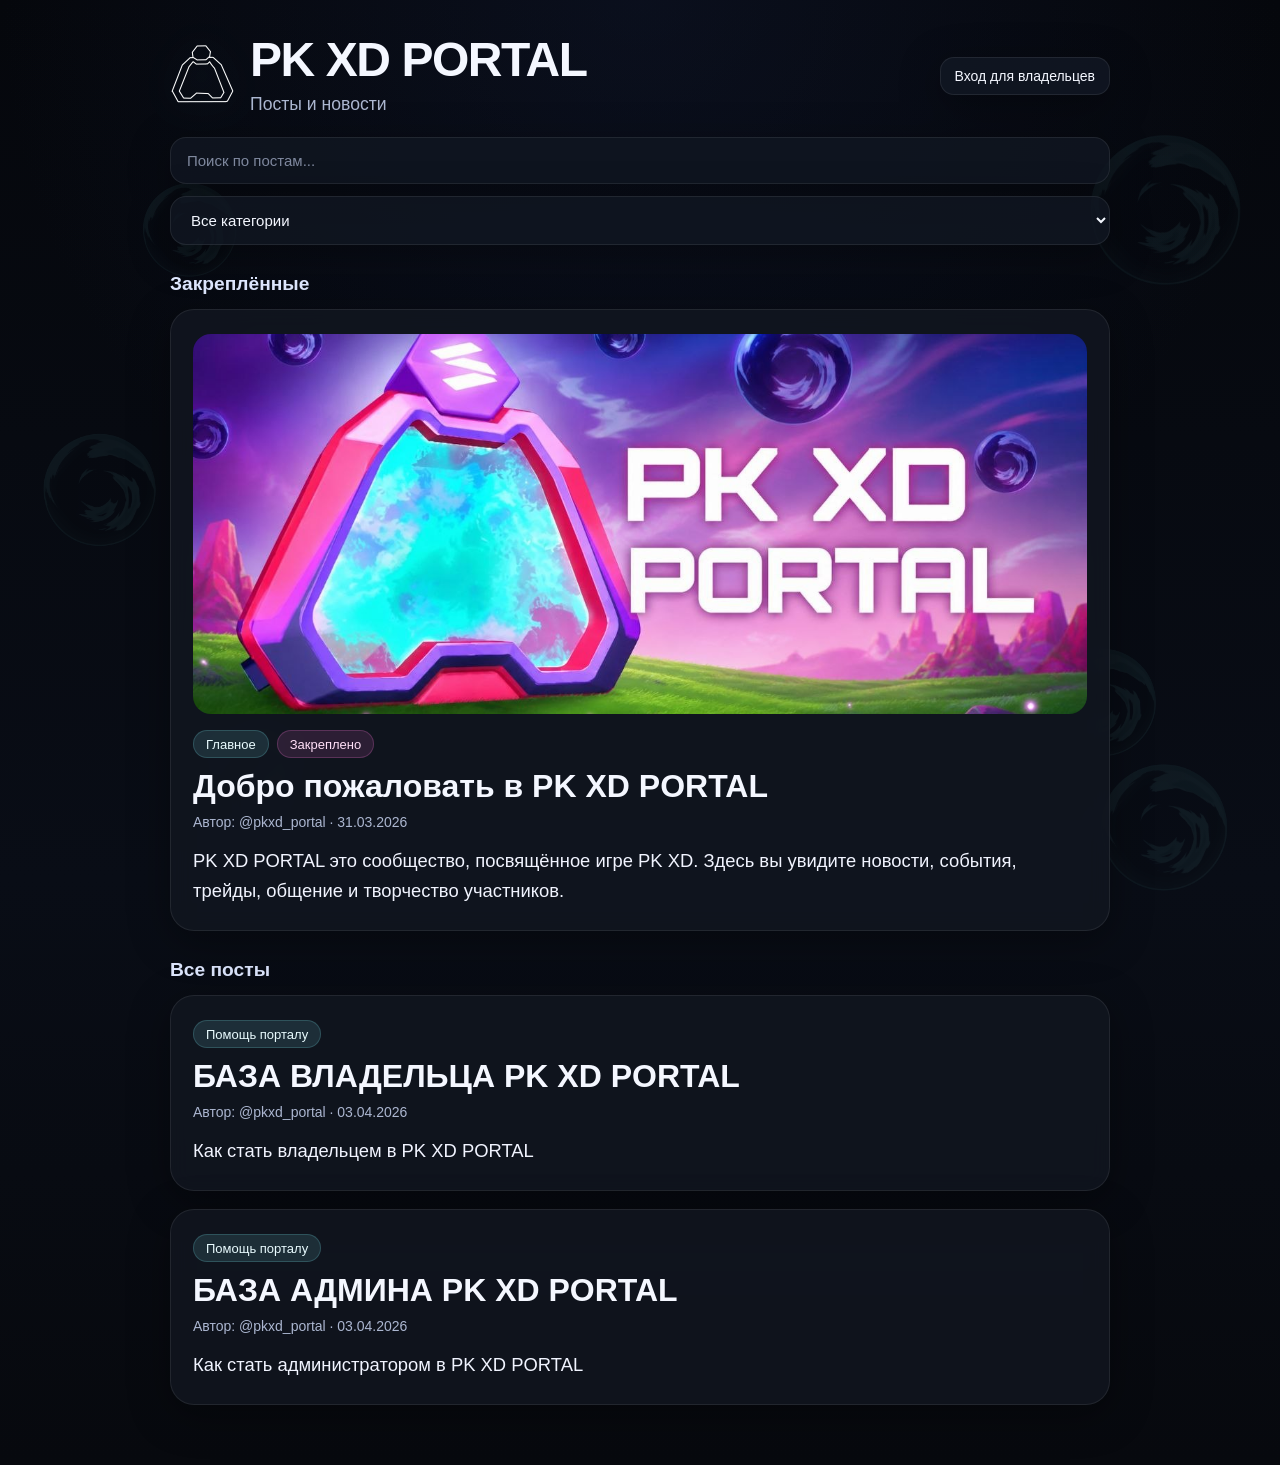
==== index.html @ 9c543985 "Remove GitHub login from portal UI; open all studios with a shared team password" ====
<!DOCTYPE html>
<html lang="ru">
<head>
  <meta charset="UTF-8" />
  <meta name="viewport" content="width=device-width, initial-scale=1.0" />

  <title>PK XD PORTAL — Новости, правила, сундуки и аватарки</title>
  <meta name="description" content="PK XD PORTAL: новости, посты, правила, конструктор сундуков и редактор аватарок." />

  <meta property="og:title" content="PK XD PORTAL — Все разделы" />
  <meta property="og:description" content="Новости, правила, конструктор сундуков и редактор аватарок PK XD PORTAL" />
  <meta property="og:type" content="website" />
  <meta property="og:url" content="https://pkxdportal.github.io/pkxdportal_studio/" />
  <meta property="og:image" content="https://pkxdportal.github.io/pkxdportal_studio/assets/portal-badge.png" />

  <link rel="stylesheet" href="style.css" />
</head>
<body>
  <div class="page-bg"></div>

  <div class="container">
    <header class="hero">
      <div class="hero-top">
        <div class="hero-title-wrap">
          <img
            src="assets/portal-badge.png"
            alt="Portal"
            class="hero-icon"
            onerror="this.onerror=null;this.style.display='none';"
          />
          <div>
            <h1>PK XD PORTAL</h1>
            <p class="subtitle">Посты и новости</p>
          </div>
        </div>

        <div class="owner-actions">
          <button id="editorAccessBtn" class="owner-btn" type="button" onclick="openEditorLogin()">Вход для владельцев</button>
          <button id="editorLogoutBtn" class="owner-btn hidden" type="button" onclick="lockEditors()">Выйти из редакторов</button>
        </div>
      </div>


      <nav class="portal-hub" aria-label="Инструменты владельца" hidden>
        <div class="portal-hub-heading">
          <div>
            <span class="portal-hub-eyebrow">УПРАВЛЕНИЕ</span>
            <h2>Инструменты владельца</h2>
            <p>Правила, сундуки и аватарки. Доступ по общему паролю.</p>
          </div>
          <span class="portal-hub-counter">03 ИНСТРУМЕНТА</span>
        </div>
        <div class="portal-hub-grid">
          <a class="portal-hub-card hub-rules" href="studio-app.html#rules">
            <span class="portal-hub-icon" aria-hidden="true">
              <svg viewBox="0 0 24 24" fill="none" stroke="currentColor" stroke-width="1.7" stroke-linecap="round" stroke-linejoin="round"><path d="M12 3 5 6v5c0 4.7 2.8 8.2 7 10 4.2-1.8 7-5.3 7-10V6l-7-3Z"/><path d="m9 12 2 2 4-4"/></svg>
            </span>
            <span class="portal-hub-copy"><strong>Студия правил</strong><small>Меняй карточки правил и сохраняй изображения.</small></span>
            <span class="portal-hub-cta">ОТКРЫТЬ <span aria-hidden="true">↗</span></span>
          </a>
          <a class="portal-hub-card hub-chests" href="studio-app.html#chests">
            <span class="portal-hub-icon" aria-hidden="true">
              <svg viewBox="0 0 24 24" fill="none" stroke="currentColor" stroke-width="1.7" stroke-linecap="round" stroke-linejoin="round"><path d="M4 9h16v11H4zM3 5h18v4H3zM9 9v3h6V9M12 12v8"/></svg>
            </span>
            <span class="portal-hub-copy"><strong>Конструктор сундуков</strong><small>Собирай шаблоны и серии карточек с фото.</small></span>
            <span class="portal-hub-cta">СОЗДАТЬ <span aria-hidden="true">↗</span></span>
          </a>
          <a class="portal-hub-card hub-avatars" href="studio-app.html#avatars">
            <span class="portal-hub-icon" aria-hidden="true">
              <svg viewBox="0 0 24 24" fill="none" stroke="currentColor" stroke-width="1.7" stroke-linecap="round" stroke-linejoin="round"><circle cx="12" cy="9" r="3.2"/><path d="M5.5 20c.8-4 3-6 6.5-6s5.7 2 6.5 6M18.5 3.5v3M17 5h3"/></svg>
            </span>
            <span class="portal-hub-copy"><strong>Редактор аватарок</strong><small>Фотографии, рамки, эффекты и текст.</small></span>
            <span class="portal-hub-cta">СОЗДАТЬ <span aria-hidden="true">↗</span></span>
          </a>
        </div>
      </nav>

      <div class="toolbar" id="posts">
        <input
          id="searchInput"
          type="text"
          placeholder="Поиск по постам..."
          class="search-input"
        />

        <select id="categoryFilter" class="filter-select">
          <option value="all">Все категории</option>
        </select>
      </div>
    </header>

    <main>
      <section id="pinnedSection" class="section hidden">
        <h2 class="section-title">Закреплённые</h2>
        <div id="pinnedList" class="post-list"></div>
      </section>

      <section class="section">
        <h2 class="section-title">Все посты</h2>
        <div id="postList" class="post-list"></div>
      </section>
    </main>
  </div>

  <div id="adminModal" class="modal-backdrop hidden">
    <div class="modal-card">
      <div class="modal-header">
        <h2 id="modalTitle">Новый пост</h2>
        <button class="modal-close" type="button" onclick="closeAdminModal()">✕</button>
      </div>

      <div class="modal-body">
        <input type="hidden" id="postMode" value="create" />
        <input type="hidden" id="postOriginalSlug" value="" />

        <label class="form-label">
          Slug
          <input id="postSlug" class="form-input" type="text" placeholder="dobro-pozhalovat-v-portal" />
        </label>

        <label class="form-label">
          Заголовок
          <input id="postTitle" class="form-input" type="text" placeholder="Заголовок поста" />
        </label>

        <label class="form-label">
          Краткое описание
          <input id="postDescription" class="form-input" type="text" placeholder="Краткий текст для карточки" />
        </label>

        <div class="form-grid">
          <label class="form-label">
            Категория
            <input id="postCategory" class="form-input" type="text" placeholder="Новости" />
          </label>

          <label class="form-label checkbox-label">
            <input id="postPinned" type="checkbox" />
            <span>Закрепить пост</span>
          </label>
        </div>

        <label class="form-label">
          Картинка поста
          <div class="image-tools">
            <input id="postImage" class="form-input" type="text" placeholder="assets/posts/..." readonly />
            <input id="imageUpload" type="file" accept="image/*" hidden />
            <button type="button" class="secondary-btn" onclick="document.getElementById('imageUpload').click()">Загрузить</button>
            <button type="button" class="secondary-btn" onclick="clearImage()">Убрать</button>
          </div>
        </label>

        <div id="imagePreviewWrap" class="image-preview-wrap hidden">
          <img id="imagePreview" class="image-preview" src="" alt="preview" />
        </div>

        <label class="form-label">
          Текст поста
          <textarea id="postContent" class="form-textarea" placeholder="Текст поста. Каждая новая строка станет отдельным абзацем."></textarea>
        </label>
      </div>

      <div class="modal-footer">
        <button type="button" class="secondary-btn" onclick="closeAdminModal()">Отмена</button>
        <button id="savePostBtn" type="button" class="primary-btn" onclick="savePostFromModal()">Сохранить</button>
      </div>
    </div>
  </div>

  <dialog id="editorAccessDialog" class="editor-auth-dialog" aria-labelledby="editorAccessTitle">
    <form id="editorAccessForm" onsubmit="submitEditorPassword(event)">
      <h2 id="editorAccessTitle">Вход в редакторы</h2>
      <p>Введи пароль команды. После входа откроются три редактора.</p>
      <label for="editorPassword">Пароль</label>
      <input id="editorPassword" type="password" placeholder="Пароль редакторов" autocomplete="off" required spellcheck="false" />
      <p id="editorAccessError" class="editor-auth-error" role="alert" aria-live="polite"></p>
      <div class="editor-auth-actions">
        <button class="owner-btn" type="button" onclick="closeEditorLogin()">Отмена</button>
        <button class="owner-btn editor-auth-submit" type="submit">Открыть редакторы</button>
      </div>
    </form>
  </dialog>

  <div id="adminMenu" class="admin-menu hidden"></div>

  <script src="editor-access.js"></script>

  <script>
    const REPO_OWNER = "pkxdportal";
    const REPO_NAME = "pkxdportal_studio";
    const DEFAULT_AUTHOR = "@pkxd_portal";
    const SITE_URL = "https://pkxdportal.github.io/pkxdportal_studio";

    let allPosts = [];
    let activeMenuSlug = null;
    let isSaving = false;

    function parseDate(dateStr) {
      if (!dateStr || typeof dateStr !== "string" || !dateStr.includes(".")) {
        return new Date(0);
      }

      const [d, m, y] = dateStr.split(".");
      return new Date(`${y}-${m}-${d}`);
    }

    function todayDate() {
      const now = new Date();
      const d = String(now.getDate()).padStart(2, "0");
      const m = String(now.getMonth() + 1).padStart(2, "0");
      const y = now.getFullYear();
      return `${d}.${m}.${y}`;
    }

    function sortPosts(posts) {
      return [...posts].sort((a, b) => {
        const aPinned = Boolean(a?.pinned);
        const bPinned = Boolean(b?.pinned);

        if (aPinned !== bPinned) {
          return bPinned - aPinned;
        }

        return parseDate(b?.date) - parseDate(a?.date);
      });
    }

    function escapeHtml(text) {
      return String(text ?? "")
        .replace(/&/g, "&amp;")
        .replace(/</g, "&lt;")
        .replace(/>/g, "&gt;");
    }

    function escapeAttr(text) {
      return String(text ?? "")
        .replace(/&/g, "&amp;")
        .replace(/"/g, "&quot;")
        .replace(/</g, "&lt;")
        .replace(/>/g, "&gt;");
    }

    function normalizePost(post) {
      return {
        title: post?.title || "Без названия",
        slug: post?.slug || "",
        date: post?.date || "",
        author: post?.author || DEFAULT_AUTHOR,
        description: post?.description || "",
        category: post?.category || "Общее",
        pinned: Boolean(post?.pinned),
        image: post?.image || ""
      };
    }

    function slugify(text) {
      return String(text || "post")
        .toLowerCase()
        .trim()
        .replace(/[^\p{L}\p{N}\s-]/gu, "")
        .replace(/\s+/g, "-")
        .replace(/-+/g, "-")
        .replace(/^-+|-+$/g, "") || "post";
    }

    function formatLineWithLinks(text) {
      let escaped = escapeHtml(text);

      escaped = escaped.replace(
        /(https?:\/\/[^\s<]+)/g,
        '<a href="$1" target="_blank" rel="noopener noreferrer">$1</a>'
      );

      escaped = escaped.replace(
        /(^|[\s>])(t\.me\/[^\s<]+)/g,
        '$1<a href="https://$2" target="_blank" rel="noopener noreferrer">$2</a>'
      );

      return escaped;
    }

    function buildParagraphs(content) {
      return String(content || "")
        .split("\n")
        .map(line => line.trim())
        .filter(Boolean)
        .map(line => `<p>${formatLineWithLinks(line)}</p>`)
        .join("");
    }

    function renderCard(post) {
      const safePost = normalizePost(post);
      const isAdminMode = document.body.classList.contains("admin");

      return `
        <div class="post-card">
          ${safePost.image ? `
            <a class="post-card-link" href="posts/${encodeURIComponent(safePost.slug)}.html">
              <img class="post-card-image" src="${escapeAttr(safePost.image)}" alt="${escapeAttr(safePost.title)}" onerror="this.onerror=null;this.src='assets/portal-badge.png';" />
            </a>
          ` : ""}

          <a class="post-card-link" href="posts/${encodeURIComponent(safePost.slug)}.html">
            <div class="post-card-top">
              <div class="tag-row">
                <span class="tag">${escapeHtml(safePost.category)}</span>
                ${safePost.pinned ? `<span class="tag pin-tag">Закреплено</span>` : ""}
              </div>
            </div>
            <h3>${escapeHtml(safePost.title)}</h3>
            <div class="meta">Автор: ${escapeHtml(safePost.author)} · ${escapeHtml(safePost.date)}</div>
            <p>${escapeHtml(safePost.description)}</p>
          </a>

          ${isAdminMode ? `
            <button
              class="post-more-btn"
              type="button"
              onclick="toggleAdminMenu(event, '${escapeAttr(safePost.slug)}')"
              aria-label="Открыть меню поста"
            >⋮</button>
          ` : ""}
        </div>
      `;
    }

    function renderPosts() {
      closeAdminMenu();

      const search = document.getElementById("searchInput").value.trim().toLowerCase();
      const category = document.getElementById("categoryFilter").value;

      const filtered = sortPosts(allPosts).filter((rawPost) => {
        const post = normalizePost(rawPost);

        const title = post.title.toLowerCase();
        const description = post.description.toLowerCase();
        const postCategory = post.category.toLowerCase();

        const matchSearch =
          title.includes(search) ||
          description.includes(search) ||
          postCategory.includes(search);

        const matchCategory =
          category === "all" || post.category === category;

        return matchSearch && matchCategory;
      });

      const pinned = filtered.filter(post => post.pinned);
      const regular = filtered.filter(post => !post.pinned);

      const pinnedSection = document.getElementById("pinnedSection");
      const pinnedList = document.getElementById("pinnedList");
      const postList = document.getElementById("postList");

      pinnedList.innerHTML = pinned.map(renderCard).join("");
      postList.innerHTML = regular.map(renderCard).join("");

      if (pinned.length > 0) {
        pinnedSection.classList.remove("hidden");
      } else {
        pinnedSection.classList.add("hidden");
      }

      if (regular.length === 0 && pinned.length === 0) {
        postList.innerHTML = `<div class="empty-state">Ничего не найдено.</div>`;
      }
    }

    function fillCategories(posts) {
      const select = document.getElementById("categoryFilter");
      select.innerHTML = `<option value="all">Все категории</option>`;

      const categories = [
        ...new Set(posts.map(post => normalizePost(post).category))
      ].sort((a, b) => a.localeCompare(b, "ru"));

      for (const cat of categories) {
        const option = document.createElement("option");
        option.value = cat;
        option.textContent = cat;
        select.appendChild(option);
      }
    }

    function updateEditorUI() {
      const allowed = window.PKXDEditorAccess.isUnlocked();
      document.body.classList.toggle("editor-unlocked", allowed);
      const hub = document.querySelector(".portal-hub");
      hub.hidden = !allowed;
      document.getElementById("editorAccessBtn").classList.toggle("hidden", allowed);
      document.getElementById("editorLogoutBtn").classList.toggle("hidden", !allowed);
      document.body.classList.remove("admin");
    }

    function openEditorLogin() {
      const dialog = document.getElementById("editorAccessDialog");
      if (window.PKXDEditorAccess.isUnlocked()) {
        updateEditorUI();
        return;
      }
      document.getElementById("editorPassword").value = "";
      document.getElementById("editorAccessError").textContent = "";
      if (!dialog.open) dialog.showModal();
      document.getElementById("editorPassword").focus();
    }

    function closeEditorLogin() {
      const dialog = document.getElementById("editorAccessDialog");
      if (dialog.open) dialog.close();
    }

    async function submitEditorPassword(event) {
      event.preventDefault();
      const field = document.getElementById("editorPassword");
      const error = document.getElementById("editorAccessError");
      const submit = event.currentTarget.querySelector('[type="submit"]');
      submit.disabled = true;
      error.textContent = "";
      try {
        const valid = await PKXDEditorAccess.unlock(field.value);
        if (!valid) {
          error.textContent = "Неверный пароль.";
          field.focus();
          field.select();
          return;
        }
        closeEditorLogin();
        updateEditorUI();
        document.querySelector(".portal-hub").scrollIntoView({behavior:"smooth",block:"start"});
      } catch (e) {
        error.textContent = "Ошибка входа. Обнови страницу.";
        console.error(e);
      } finally { submit.disabled = false; }
    }

    function lockEditors() {
      window.PKXDEditorAccess.lock();
      updateEditorUI();
    }

    // Public posts remain read-only. Owner work on the three visual editors
    // does not require a GitHub account or GitHub token.
    function isAdmin() { return false; }

    function getToken() {
      return localStorage.getItem("gh_token") || "";
    }

    async function ghFetch(url, options = {}) {
      const token = getToken();

      if (!token) {
        throw new Error("Нет GitHub токена. Войди заново.");
      }

      return await fetch(url, {
        ...options,
        headers: {
          "Authorization": `Bearer ${token}`,
          "Accept": "application/vnd.github+json",
          ...(options.headers || {})
        }
      });
    }

    function encodeBase64Unicode(str) {
      return btoa(unescape(encodeURIComponent(str)));
    }

    function decodeBase64Unicode(str) {
      return decodeURIComponent(escape(atob(str)));
    }

    async function getRepoFile(path) {
      const url = `https://api.github.com/repos/${REPO_OWNER}/${REPO_NAME}/contents/${path}`;
      const response = await ghFetch(url);

      if (response.status === 404) {
        return null;
      }

      if (!response.ok) {
        throw new Error(`Ошибка чтения ${path}: HTTP ${response.status}`);
      }

      return await response.json();
    }

    async function putRepoFile(path, content, message, sha = null) {
      const url = `https://api.github.com/repos/${REPO_OWNER}/${REPO_NAME}/contents/${path}`;
      const body = {
        message,
        content: encodeBase64Unicode(content)
      };

      if (sha) {
        body.sha = sha;
      }

      const response = await ghFetch(url, {
        method: "PUT",
        headers: {
          "Content-Type": "application/json"
        },
        body: JSON.stringify(body)
      });

      if (!response.ok) {
        const text = await response.text();
        throw new Error(`Ошибка записи ${path}: HTTP ${response.status}\n${text}`);
      }

      return await response.json();
    }

    async function putRepoBinaryFile(path, base64Content, message, sha = null) {
      const url = `https://api.github.com/repos/${REPO_OWNER}/${REPO_NAME}/contents/${path}`;
      const body = {
        message,
        content: base64Content
      };

      if (sha) {
        body.sha = sha;
      }

      const response = await ghFetch(url, {
        method: "PUT",
        headers: {
          "Content-Type": "application/json"
        },
        body: JSON.stringify(body)
      });

      if (!response.ok) {
        const text = await response.text();
        throw new Error(`Ошибка загрузки файла ${path}: HTTP ${response.status}\n${text}`);
      }

      return await response.json();
    }

    async function deleteRepoFile(path, message, sha) {
      const url = `https://api.github.com/repos/${REPO_OWNER}/${REPO_NAME}/contents/${path}`;

      const response = await ghFetch(url, {
        method: "DELETE",
        headers: {
          "Content-Type": "application/json"
        },
        body: JSON.stringify({
          message,
          sha
        })
      });

      if (!response.ok) {
        const text = await response.text();
        throw new Error(`Ошибка удаления ${path}: HTTP ${response.status}\n${text}`);
      }

      return await response.json();
    }

    async function loadPostsJsonFromRepo() {
      const file = await getRepoFile("posts.json");
      if (!file) {
        throw new Error("posts.json не найден");
      }

      const json = decodeBase64Unicode(file.content.replace(/\n/g, ""));
      return {
        data: JSON.parse(json),
        sha: file.sha
      };
    }

    async function loadPostHtmlContent(slug) {
      const response = await fetch(`posts/${encodeURIComponent(slug)}.html?t=${Date.now()}`, {
        cache: "no-store"
      });

      if (!response.ok) {
        return {
          content: "",
          image: ""
        };
      }

      const html = await response.text();
      const doc = new DOMParser().parseFromString(html, "text/html");

      const paragraphs = [...doc.querySelectorAll(".post-content p")]
        .map(p => p.textContent.trim())
        .filter(Boolean);

      const imageEl = doc.querySelector(".post-cover img");
      const image = imageEl ? imageEl.getAttribute("src").replace("../", "") : "";

      return {
        content: paragraphs.join("\n"),
        image
      };
    }

    function buildPostHtml(post) {
      const title = post.title || "Без названия";
      const description = post.description || "";
      const slug = post.slug;
      const category = post.category || "Общее";
      const pinned = Boolean(post.pinned);
      const date = post.date || todayDate();
      const image = post.image || "";
      const content = post.content || "";

      return `<!DOCTYPE html>
<html lang="ru">
<head>
  <meta charset="UTF-8" />
  <meta name="viewport" content="width=device-width, initial-scale=1.0" />
  <title>${escapeHtml(title)}</title>
  <meta name="description" content="${escapeAttr(description)}" />
  <meta property="og:title" content="${escapeAttr(title)}" />
  <meta property="og:description" content="${escapeAttr(description)}" />
  <meta property="og:type" content="article" />
  <meta property="og:url" content="${SITE_URL}/posts/${encodeURIComponent(slug)}.html" />
  <meta property="og:image" content="${image ? `${SITE_URL}/${image}` : `${SITE_URL}/assets/portal-badge.png`}" />
  <link rel="stylesheet" href="../style.css" />
</head>
<body>
  <div class="page-bg"></div>

  <div class="post-page-wrap">
    <div class="post-page">
      <a class="back-link" href="../index.html">← Назад</a>

      <div class="tag-row">
        <span class="tag">${escapeHtml(category)}</span>
        ${pinned ? `<span class="tag pin-tag">Закреплено</span>` : ""}
      </div>

      ${image ? `
        <div class="post-cover">
          <img src="../${escapeAttr(image)}" alt="${escapeAttr(title)}" />
        </div>
      ` : ""}

      <h1>${escapeHtml(title)}</h1>
      <div class="meta">Автор: ${escapeHtml(DEFAULT_AUTHOR)} · ${escapeHtml(date)}</div>

      <div class="post-content">
        ${buildParagraphs(content)}
      </div>

      <div class="post-actions">
        <button class="action-btn" id="likeBtn">❤️ Нравится</button>
        <button class="action-btn" id="copyBtn">🔗 Копировать ссылку</button>
        <span class="like-count" id="likeCount">Лайков: 0</span>
      </div>
    </div>
  </div>

  <script>
    const slug = ${JSON.stringify(slug)};
    const likeKey = "likes_" + slug;
    const likedKey = "liked_" + slug;

    const countEl = document.getElementById("likeCount");
    const likeBtn = document.getElementById("likeBtn");
    const copyBtn = document.getElementById("copyBtn");

    function refreshLikes() {
      const count = parseInt(localStorage.getItem(likeKey) || "0", 10);
      const liked = localStorage.getItem(likedKey) === "1";
      countEl.textContent = "Лайков: " + count;
      likeBtn.textContent = liked ? "💖 Лайк поставлен" : "❤️ Нравится";
    }

    likeBtn.addEventListener("click", () => {
      const liked = localStorage.getItem(likedKey) === "1";
      let count = parseInt(localStorage.getItem(likeKey) || "0", 10);

      if (liked) {
        count = Math.max(0, count - 1);
        localStorage.setItem(likedKey, "0");
      } else {
        count += 1;
        localStorage.setItem(likedKey, "1");
      }

      localStorage.setItem(likeKey, String(count));
      refreshLikes();
    });

    copyBtn.addEventListener("click", async () => {
      try {
        await navigator.clipboard.writeText(window.location.href);
        copyBtn.textContent = "✅ Ссылка скопирована";
        setTimeout(() => {
          copyBtn.textContent = "🔗 Копировать ссылку";
        }, 1800);
      } catch (e) {
        alert("Не удалось скопировать ссылку");
      }
    });

    refreshLikes();
  <\/script>
</body>
</html>`;
    }

    function closeAdminMenu() {
      const menu = document.getElementById("adminMenu");
      menu.classList.add("hidden");
      menu.innerHTML = "";
      activeMenuSlug = null;
    }

    function toggleAdminMenu(event, slug) {
      event.preventDefault();
      event.stopPropagation();

      const menu = document.getElementById("adminMenu");

      if (activeMenuSlug === slug && !menu.classList.contains("hidden")) {
        closeAdminMenu();
        return;
      }

      const post = allPosts.find(item => normalizePost(item).slug === slug);
      if (!post) return;

      const safePost = normalizePost(post);

      menu.innerHTML = `
        <button type="button" onclick="editPost('${escapeAttr(safePost.slug)}')">Редактировать</button>
        <button type="button" onclick="togglePinPost('${escapeAttr(safePost.slug)}')">${safePost.pinned ? "Открепить" : "Закрепить"}</button>
        <button type="button" class="danger-btn" onclick="deletePost('${escapeAttr(safePost.slug)}')">Удалить</button>
      `;

      const rect = event.currentTarget.getBoundingClientRect();
      menu.style.top = `${window.scrollY + rect.bottom + 8}px`;
      menu.style.left = `${window.scrollX + rect.right - 180}px`;
      menu.classList.remove("hidden");

      activeMenuSlug = slug;
    }

    async function togglePinPost(slug) {
      closeAdminMenu();

      const post = allPosts.find(item => normalizePost(item).slug === slug);
      if (!post) return;

      const safePost = normalizePost(post);
      const htmlData = await loadPostHtmlContent(slug);

      await savePostData({
        ...safePost,
        content: htmlData.content,
        image: safePost.image || htmlData.image,
        pinned: !safePost.pinned
      }, slug);
    }

    function openCreateModal() {
      if (!isAdmin()) return;

      document.getElementById("modalTitle").textContent = "Новый пост";
      document.getElementById("postMode").value = "create";
      document.getElementById("postOriginalSlug").value = "";
      document.getElementById("postSlug").value = "";
      document.getElementById("postTitle").value = "";
      document.getElementById("postDescription").value = "";
      document.getElementById("postCategory").value = "Общее";
      document.getElementById("postPinned").checked = false;
      document.getElementById("postImage").value = "";
      document.getElementById("postContent").value = "";
      document.getElementById("imageUpload").value = "";
      updateImagePreview("");
      document.getElementById("adminModal").classList.remove("hidden");
    }

    async function editPost(slug) {
      closeAdminMenu();

      const post = allPosts.find(item => normalizePost(item).slug === slug);
      if (!post) return;

      const safePost = normalizePost(post);
      const htmlData = await loadPostHtmlContent(slug);

      document.getElementById("modalTitle").textContent = "Редактировать пост";
      document.getElementById("postMode").value = "edit";
      document.getElementById("postOriginalSlug").value = safePost.slug;
      document.getElementById("postSlug").value = safePost.slug;
      document.getElementById("postTitle").value = safePost.title;
      document.getElementById("postDescription").value = safePost.description;
      document.getElementById("postCategory").value = safePost.category;
      document.getElementById("postPinned").checked = safePost.pinned;
      document.getElementById("postImage").value = safePost.image || htmlData.image || "";
      document.getElementById("postContent").value = htmlData.content || "";
      document.getElementById("imageUpload").value = "";
      updateImagePreview(document.getElementById("postImage").value);
      document.getElementById("adminModal").classList.remove("hidden");
    }

    function closeAdminModal() {
      document.getElementById("adminModal").classList.add("hidden");
    }

    function clearImage() {
      document.getElementById("postImage").value = "";
      document.getElementById("imageUpload").value = "";
      updateImagePreview("");
    }

    function updateImagePreview(src) {
      const wrap = document.getElementById("imagePreviewWrap");
      const img = document.getElementById("imagePreview");

      if (src) {
        img.src = src;
        wrap.classList.remove("hidden");
      } else {
        img.src = "";
        wrap.classList.add("hidden");
      }
    }

    document.addEventListener("click", (event) => {
      const menu = document.getElementById("adminMenu");
      if (!menu.contains(event.target) && !event.target.classList.contains("post-more-btn")) {
        closeAdminMenu();
      }
    });

    document.getElementById("imageUpload").addEventListener("change", async (event) => {
      const file = event.target.files?.[0];
      if (!file) return;

      if (!isAdmin()) {
        alert("Нет доступа.");
        return;
      }

      try {
        const uploadedPath = await uploadImageToRepo(file);
        document.getElementById("postImage").value = uploadedPath;
        updateImagePreview(uploadedPath);
      } catch (error) {
        alert(error.message);
      }
    });

    async function uploadImageToRepo(file) {
      const ext = file.name.includes(".") ? file.name.split(".").pop().toLowerCase() : "png";
      const filename = `${Date.now()}-${slugify(file.name.replace(/\.[^.]+$/, ""))}.${ext}`;
      const path = `assets/posts/${filename}`;

      const base64Content = await fileToBase64(file);

      await putRepoBinaryFile(
        path,
        base64Content,
        `Upload image: ${filename}`
      );

      return path;
    }

    function fileToBase64(file) {
      return new Promise((resolve, reject) => {
        const reader = new FileReader();

        reader.onload = () => {
          const result = String(reader.result || "");
          const base64 = result.split(",")[1] || "";
          resolve(base64);
        };

        reader.onerror = () => reject(new Error("Не удалось прочитать файл."));
        reader.readAsDataURL(file);
      });
    }

    async function savePostFromModal() {
      if (isSaving) return;
      if (!isAdmin()) {
        alert("Нет доступа.");
        return;
      }

      const mode = document.getElementById("postMode").value;
      const originalSlug = document.getElementById("postOriginalSlug").value.trim();
      const slugInput = document.getElementById("postSlug").value.trim();
      const title = document.getElementById("postTitle").value.trim();
      const description = document.getElementById("postDescription").value.trim();
      const category = document.getElementById("postCategory").value.trim() || "Общее";
      const pinned = document.getElementById("postPinned").checked;
      const image = document.getElementById("postImage").value.trim();
      const content = document.getElementById("postContent").value.trim();

      if (!title) {
        alert("Нужен заголовок.");
        return;
      }

      const slug = slugInput || slugify(title);

      if (!slug) {
        alert("Не удалось сформировать slug.");
        return;
      }

      isSaving = true;
      document.getElementById("savePostBtn").disabled = true;
      document.getElementById("savePostBtn").textContent = "Сохранение...";

      try {
        await savePostData({
          title,
          slug,
          date: mode === "edit"
            ? (allPosts.find(p => normalizePost(p).slug === originalSlug)?.date || todayDate())
            : todayDate(),
          author: DEFAULT_AUTHOR,
          description: description || firstDescriptionLine(content),
          category,
          pinned,
          image,
          content
        }, mode === "edit" ? originalSlug : null);

        closeAdminModal();
      } catch (error) {
        alert(error.message);
      } finally {
        isSaving = false;
        document.getElementById("savePostBtn").disabled = false;
        document.getElementById("savePostBtn").textContent = "Сохранить";
      }
    }

    function firstDescriptionLine(content) {
      const line = String(content || "")
        .split("\n")
        .map(item => item.trim())
        .find(Boolean);

      return line ? line.slice(0, 160) : "";
    }

    async function savePostData(postData, originalSlug = null) {
      const postsFile = await loadPostsJsonFromRepo();
      let posts = Array.isArray(postsFile.data) ? postsFile.data.map(normalizePost) : [];

      const existingByNewSlug = posts.find(item => item.slug === postData.slug);
      if (existingByNewSlug && (!originalSlug || existingByNewSlug.slug !== originalSlug)) {
        throw new Error("Пост с таким slug уже существует.");
      }

      const oldSlug = originalSlug || postData.slug;
      const oldPostHtmlFile = await getRepoFile(`posts/${oldSlug}.html`);

      if (originalSlug && originalSlug !== postData.slug && oldPostHtmlFile) {
        await deleteRepoFile(
          `posts/${oldSlug}.html`,
          `Delete old slug html: ${oldSlug}`,
          oldPostHtmlFile.sha
        );
      }

      const htmlPath = `posts/${postData.slug}.html`;
      const existingHtml = await getRepoFile(htmlPath);

      const html = buildPostHtml(postData);

      await putRepoFile(
        htmlPath,
        html,
        `${originalSlug ? "Update" : "Create"} post: ${postData.slug}`,
        existingHtml ? existingHtml.sha : null
      );

      const normalized = normalizePost(postData);

      posts = posts.filter(item => item.slug !== oldSlug);
      posts.push(normalized);

      await putRepoFile(
        "posts.json",
        JSON.stringify(sortPosts(posts), null, 2),
        `${originalSlug ? "Update" : "Create"} posts.json: ${postData.slug}`,
        postsFile.sha
      );

      allPosts = sortPosts(posts);
      fillCategories(allPosts);
      renderPosts();
    }

    async function deletePost(slug) {
      closeAdminMenu();

      if (!isAdmin()) {
        alert("Нет доступа.");
        return;
      }

      if (!confirm(`Удалить пост "${slug}"?`)) {
        return;
      }

      const postsFile = await loadPostsJsonFromRepo();
      const htmlFile = await getRepoFile(`posts/${slug}.html`);

      if (htmlFile) {
        await deleteRepoFile(
          `posts/${slug}.html`,
          `Delete post: ${slug}`,
          htmlFile.sha
        );
      }

      const nextPosts = postsFile.data
        .map(normalizePost)
        .filter(item => item.slug !== slug);

      await putRepoFile(
        "posts.json",
        JSON.stringify(sortPosts(nextPosts), null, 2),
        `Delete post from posts.json: ${slug}`,
        postsFile.sha
      );

      allPosts = sortPosts(nextPosts);
      fillCategories(allPosts);
      renderPosts();
    }

    async function loadPosts() {
      try {
        const response = await fetch(`posts.json?t=${Date.now()}`, {
          method: "GET",
          cache: "no-store",
          headers: {
            "Cache-Control": "no-cache"
          }
        });

        if (!response.ok) {
          throw new Error(`HTTP ${response.status}`);
        }

        const data = await response.json();

        if (!Array.isArray(data)) {
          throw new Error("posts.json должен быть массивом");
        }

        allPosts = data.map(normalizePost);

        fillCategories(allPosts);
        renderPosts();
      } catch (e) {
        document.getElementById("pinnedSection").classList.add("hidden");
        document.getElementById("postList").innerHTML =
          `<div class="empty-state">Не удалось загрузить посты.</div>`;
        console.error("Ошибка загрузки posts.json:", e);
      }
    }

    document.getElementById("searchInput").addEventListener("input", renderPosts);
    document.getElementById("categoryFilter").addEventListener("change", renderPosts);

    updateEditorUI();
    window.addEventListener("storage", event => {
      if (event.key === PKXDEditorAccess.storageKey) updateEditorUI();
    });
    window.addEventListener("pageshow", updateEditorUI);
    loadPosts();
  </script>
</body>
</html>
---- style.css ----
* {
  box-sizing: border-box;
}

:root {
  --bg: #07090e;
  --panel: rgba(18, 22, 32, 0.82);
  --panel-border: rgba(255, 255, 255, 0.08);
  --text: #f4f7ff;
  --muted: #acb7d1;
  --accent: #80f3ff;
  --accent-2: #ff77d9;
  --danger: #ff6f7d;
  --shadow: 0 10px 40px rgba(0, 0, 0, 0.35);
}

html {
  scroll-behavior: smooth;
}

body {
  margin: 0;
  font-family: Inter, Arial, sans-serif;
  background:
    radial-gradient(circle at top, rgba(20, 30, 60, 0.35), transparent 40%),
    linear-gradient(180deg, #05070c, #090d16 60%, #07090e);
  color: var(--text);
  min-height: 100vh;
  overflow-x: hidden;
}

.page-bg {
  position: fixed;
  inset: 0;
  pointer-events: none;
  z-index: 0;
  background-image:
    url("assets/portal-bg.webp"),
    url("assets/portal-bg.webp"),
    url("assets/portal-bg.webp"),
    url("assets/portal-bg.webp"),
    url("assets/portal-bg.webp"),
    url("assets/portal-bg.webp");
  background-repeat: no-repeat;
  background-size:
    160px 160px,
    120px 120px,
    135px 135px,
    100px 100px,
    115px 115px,
    85px 85px;
  background-position:
    right 34px top 130px,
    left 40px top 430px,
    right 48px top 760px,
    left 140px top 180px,
    right 120px bottom 140px,
    left 18% bottom 90px;
  opacity: 0.06;
}

.container {
  position: relative;
  z-index: 1;
  max-width: 980px;
  margin: 0 auto;
  padding: 36px 20px 60px;
}

.hero {
  margin-bottom: 28px;
}

.hero-top {
  display: flex;
  align-items: center;
  justify-content: space-between;
  gap: 16px;
  margin-bottom: 22px;
  flex-wrap: wrap;
}

.hero-title-wrap {
  display: flex;
  align-items: center;
  gap: 16px;
  min-width: 0;
}

.hero-icon {
  width: 64px;
  height: 64px;
  object-fit: contain;
  filter: drop-shadow(0 0 18px rgba(128, 243, 255, 0.18));
}

.hero h1 {
  margin: 0;
  font-size: 3rem;
  line-height: 1;
  letter-spacing: -0.03em;
}

.subtitle {
  margin: 10px 0 0;
  color: var(--muted);
  font-size: 1.1rem;
}

.owner-actions {
  margin-left: auto;
  display: flex;
  gap: 10px;
  align-items: center;
  flex-wrap: wrap;
}

.owner-btn,
.primary-btn,
.secondary-btn {
  border: 1px solid rgba(255, 255, 255, 0.08);
  background: rgba(18, 24, 36, 0.82);
  color: var(--text);
  border-radius: 14px;
  padding: 10px 14px;
  cursor: pointer;
  font-size: 14px;
  box-shadow: var(--shadow);
  transition: border-color 0.18s ease, transform 0.18s ease, opacity 0.18s ease;
}

.owner-btn:hover,
.primary-btn:hover,
.secondary-btn:hover {
  border-color: rgba(128, 243, 255, 0.22);
  transform: translateY(-1px);
}

.primary-btn {
  background: rgba(128, 243, 255, 0.12);
}

.secondary-btn {
  background: rgba(18, 24, 36, 0.82);
}

.primary-btn:disabled,
.secondary-btn:disabled,
.owner-btn:disabled {
  opacity: 0.6;
  cursor: not-allowed;
  transform: none;
}

.toolbar {
  display: flex;
  gap: 12px;
  flex-wrap: wrap;
}

.search-input,
.filter-select,
.form-input,
.form-textarea {
  background: rgba(17, 23, 34, 0.82);
  color: var(--text);
  border: 1px solid rgba(255, 255, 255, 0.08);
  border-radius: 16px;
  padding: 14px 16px;
  font-size: 15px;
  outline: none;
  box-shadow: var(--shadow);
  width: 100%;
}

.search-input::placeholder,
.form-input::placeholder,
.form-textarea::placeholder {
  color: rgba(172, 183, 209, 0.72);
}

.form-textarea {
  min-height: 220px;
  resize: vertical;
  font-family: inherit;
}

.search-input {
  flex: 1 1 320px;
}

.filter-select {
  min-width: 190px;
}

.section {
  margin-top: 28px;
}

.section-title {
  margin: 0 0 14px;
  font-size: 1.2rem;
  color: #dfe8ff;
}

.post-list {
  display: flex;
  flex-direction: column;
  gap: 18px;
}

.post-card {
  position: relative;
  background: var(--panel);
  border: 1px solid var(--panel-border);
  border-radius: 24px;
  padding: 24px 22px;
  backdrop-filter: blur(10px);
  box-shadow: var(--shadow);
  transition: transform 0.18s ease, border-color 0.18s ease, box-shadow 0.18s ease;
  overflow: hidden;
}

.post-card:hover {
  transform: translateY(-3px);
  border-color: rgba(128, 243, 255, 0.2);
  box-shadow: 0 16px 42px rgba(0, 0, 0, 0.45);
}

.post-card-link {
  display: block;
  text-decoration: none;
  color: inherit;
}

.post-card-image {
  width: 100%;
  height: auto;
  display: block;
  border-radius: 18px;
  margin-bottom: 16px;
  object-fit: cover;
  max-height: 380px;
}

.post-card h3 {
  margin: 0 0 10px;
  font-size: 2rem;
  line-height: 1.05;
  padding-right: 48px;
}

.post-card p {
  margin: 0;
  font-size: 1.15rem;
  line-height: 1.65;
  color: #f1f4ff;
}

.post-more-btn {
  position: absolute;
  top: 14px;
  right: 14px;
  display: none;
  width: 42px;
  height: 42px;
  border: 1px solid rgba(255, 255, 255, 0.08);
  background: rgba(18, 24, 36, 0.9);
  color: var(--text);
  border-radius: 999px;
  cursor: pointer;
  font-size: 22px;
  line-height: 1;
  z-index: 2;
  align-items: center;
  justify-content: center;
}

body.admin .post-more-btn {
  display: inline-flex;
}

.meta {
  color: var(--muted);
  font-size: 14px;
  margin-bottom: 16px;
}

.tag-row {
  display: flex;
  gap: 8px;
  flex-wrap: wrap;
  margin-bottom: 12px;
}

.tag {
  display: inline-flex;
  align-items: center;
  min-height: 28px;
  padding: 0 12px;
  border-radius: 999px;
  font-size: 13px;
  color: #eafcff;
  background: rgba(128, 243, 255, 0.12);
  border: 1px solid rgba(128, 243, 255, 0.18);
}

.pin-tag {
  background: rgba(255, 119, 217, 0.12);
  border-color: rgba(255, 119, 217, 0.22);
  color: #ffdff7;
}

.hidden {
  display: none !important;
}

.empty-state {
  background: var(--panel);
  border: 1px solid var(--panel-border);
  border-radius: 24px;
  padding: 24px;
  color: var(--muted);
}

/* modal */
.modal-backdrop {
  position: fixed;
  inset: 0;
  background: rgba(3, 6, 12, 0.76);
  backdrop-filter: blur(6px);
  z-index: 40;
  display: flex;
  align-items: center;
  justify-content: center;
  padding: 20px;
  overflow-y: auto;
}

.modal-card {
  width: 100%;
  max-width: 840px;
  max-height: calc(100vh - 40px);
  background: rgba(14, 18, 28, 0.96);
  border: 1px solid rgba(255, 255, 255, 0.08);
  border-radius: 28px;
  box-shadow: var(--shadow);
  overflow: hidden;
  display: flex;
  flex-direction: column;
}

.modal-header,
.modal-footer {
  padding: 18px 22px;
  border-bottom: 1px solid rgba(255, 255, 255, 0.06);
  flex-shrink: 0;
}

.modal-footer {
  border-bottom: none;
  border-top: 1px solid rgba(255, 255, 255, 0.06);
  display: flex;
  justify-content: flex-end;
  gap: 10px;
}

.modal-header {
  display: flex;
  align-items: center;
  justify-content: space-between;
}

.modal-header h2 {
  margin: 0;
  font-size: 1.3rem;
  padding-right: 12px;
}

.modal-close {
  border: none;
  background: transparent;
  color: var(--text);
  cursor: pointer;
  font-size: 22px;
  flex-shrink: 0;
}

.modal-body {
  padding: 22px;
  display: flex;
  flex-direction: column;
  gap: 16px;
  overflow-y: auto;
}

.form-label {
  display: flex;
  flex-direction: column;
  gap: 8px;
  color: #dfe8ff;
  font-size: 14px;
}

.form-grid {
  display: grid;
  grid-template-columns: 1fr auto;
  gap: 14px;
  align-items: end;
}

.checkbox-label {
  flex-direction: row;
  align-items: center;
  gap: 10px;
  padding-top: 30px;
}

.checkbox-label input[type="checkbox"] {
  width: 18px;
  height: 18px;
}

.image-tools {
  display: grid;
  grid-template-columns: 1fr auto auto;
  gap: 10px;
  align-items: center;
}

.image-preview-wrap {
  width: 100%;
}

.image-preview {
  width: 100%;
  max-height: 260px;
  object-fit: cover;
  display: block;
  border-radius: 18px;
  border: 1px solid rgba(255, 255, 255, 0.08);
}

.admin-menu {
  position: absolute;
  z-index: 50;
  min-width: 180px;
  max-width: calc(100vw - 24px);
  padding: 8px;
  background: rgba(14, 18, 28, 0.98);
  border: 1px solid rgba(255, 255, 255, 0.08);
  border-radius: 16px;
  box-shadow: var(--shadow);
  display: flex;
  flex-direction: column;
  gap: 6px;
}

.admin-menu button {
  border: none;
  background: rgba(255, 255, 255, 0.03);
  color: var(--text);
  text-align: left;
  padding: 10px 12px;
  border-radius: 12px;
  cursor: pointer;
  font-size: 14px;
}

.admin-menu button:hover {
  background: rgba(255, 255, 255, 0.07);
}

.admin-menu .danger-btn {
  color: #ffd7dc;
  background: rgba(255, 111, 125, 0.1);
}

.admin-menu .danger-btn:hover {
  background: rgba(255, 111, 125, 0.16);
}

/* post page */
.post-page-wrap {
  position: relative;
  z-index: 1;
  max-width: 860px;
  margin: 0 auto;
  padding: 34px 20px 70px;
}

.post-page {
  background: rgba(14, 18, 28, 0.78);
  border: 1px solid rgba(255, 255, 255, 0.08);
  border-radius: 28px;
  padding: 28px 24px 32px;
  backdrop-filter: blur(12px);
  box-shadow: var(--shadow);
}

.back-link {
  display: inline-block;
  margin-bottom: 20px;
  color: var(--accent);
  text-decoration: none;
  font-size: 15px;
}

.back-link:hover {
  text-decoration: underline;
}

.post-cover {
  margin-bottom: 18px;
}

.post-cover img {
  width: 100%;
  max-height: 460px;
  object-fit: cover;
  display: block;
  border-radius: 22px;
}

.post-page h1 {
  margin: 0 0 12px;
  font-size: 2.6rem;
  line-height: 1.05;
}

.post-content {
  font-size: 1.14rem;
  line-height: 1.9;
  color: #f2f6ff;
}

.post-content p {
  margin: 0 0 1.1em;
}

.post-content a {
  color: var(--accent);
  text-decoration: underline;
  word-break: break-word;
}

.post-content a:hover {
  opacity: 0.9;
}

.post-actions {
  display: flex;
  gap: 10px;
  flex-wrap: wrap;
  margin-top: 28px;
}

.action-btn {
  border: 1px solid rgba(255, 255, 255, 0.08);
  background: rgba(18, 24, 36, 0.82);
  color: var(--text);
  border-radius: 14px;
  padding: 12px 14px;
  cursor: pointer;
  font-size: 14px;
}

.like-count {
  color: var(--muted);
  font-size: 14px;
}

@media (max-width: 700px) {
  .container {
    padding: 28px 16px 52px;
  }

  .hero {
    margin-bottom: 22px;
  }

  .hero-top {
    gap: 12px;
    margin-bottom: 18px;
  }

  .hero-title-wrap {
    width: 100%;
    gap: 12px;
  }

  .hero h1 {
    font-size: 2rem;
    line-height: 0.98;
    letter-spacing: -0.02em;
  }

  .subtitle {
    font-size: 0.98rem;
    margin-top: 8px;
  }

  .hero-icon {
    width: 44px;
    height: 44px;
    flex-shrink: 0;
  }

  .owner-actions {
    width: 100%;
    margin-left: 0;
    display: flex;
    flex-direction: column;
  }

  .owner-btn,
  .primary-btn,
  .secondary-btn {
    width: 100%;
  }

  .toolbar {
    gap: 10px;
  }

  .search-input,
  .filter-select,
  .form-input,
  .form-textarea {
    width: 100%;
    min-width: 0;
    padding: 14px 14px;
    font-size: 14px;
  }

  .post-card {
    padding: 20px 18px;
    border-radius: 22px;
  }

  .post-card h3,
  .post-page h1 {
    font-size: 1.55rem;
    line-height: 1.04;
  }

  .post-card p,
  .post-content {
    font-size: 1rem;
    line-height: 1.75;
  }

  .meta {
    font-size: 13px;
  }

  .tag {
    font-size: 12px;
    min-height: 26px;
    padding: 0 11px;
  }

  .form-grid,
  .image-tools {
    grid-template-columns: 1fr;
  }

  .checkbox-label {
    padding-top: 4px;
  }

  .modal-backdrop {
    align-items: flex-start;
    padding: 12px;
  }

  .modal-card {
    max-height: calc(100vh - 24px);
    border-radius: 22px;
  }

  .modal-body {
    padding: 16px;
  }

  .modal-header,
  .modal-footer {
    padding: 14px 16px;
  }

  .modal-footer {
    flex-direction: column;
  }

  .post-more-btn {
    top: 12px;
    right: 12px;
    width: 40px;
    height: 40px;
  }

  .admin-menu {
    min-width: 160px;
  }

  .page-bg {
    background-image:
      url("assets/portal-bg.webp"),
      url("assets/portal-bg.webp"),
      url("assets/portal-bg.webp"),
      url("assets/portal-bg.webp"),
      url("assets/portal-bg.webp"),
      url("assets/portal-bg.webp");
    background-repeat: no-repeat;
    background-size:
      96px 96px,
      74px 74px,
      84px 84px,
      64px 64px,
      76px 76px,
      56px 56px;
    background-position:
      right -10px top 205px,
      left -8px top 690px,
      right -10px top 1080px,
      left 74% top 430px,
      left 6px bottom 180px,
      right 12% bottom 80px;
    opacity: 0.05;
  }
}


/* Объединённая навигация по четырём разделам портала */
.portal-hub {
  margin: 20px 0 32px;
  padding: 24px;
  border: 1px solid rgba(255, 155, 227, .18);
  border-radius: 30px;
  background: linear-gradient(150deg, rgba(39, 20, 59, .79), rgba(15, 17, 35, .86) 55%, rgba(19, 30, 50, .72));
  box-shadow: 0 24px 80px rgba(0, 0, 0, .20);
}
.portal-hub-heading {display:flex;align-items:center;justify-content:space-between;gap:14px;margin:0 0 22px}
.portal-hub-eyebrow {font-size:10px;font-weight:900;letter-spacing:.22em;color:#ff9cdd}
.portal-hub h2 {margin:8px 0 7px;font-size:clamp(25px,4vw,35px);line-height:1.08;letter-spacing:-.025em}
.portal-hub-heading p {margin:0;color:#b6b5c9;font-size:14px;line-height:1.5}
.portal-hub-counter {align-self:flex-start;white-space:nowrap;padding:10px 13px;border-radius:30px;border:1px solid rgba(255,255,255,.13);font-size:10px;font-weight:900;letter-spacing:.14em;color:#aaa5bc}
.portal-hub-grid {display:grid;grid-template-columns:repeat(2,minmax(0,1fr));gap:14px}
.portal-hub-card {--hub-accent:#ff7fd8;min-width:0;min-height:205px;display:flex;flex-direction:column;align-items:flex-start;gap:16px;position:relative;overflow:hidden;padding:21px;border:1px solid rgba(255,255,255,.13);border-radius:23px;color:#f7f7ff;text-decoration:none;background:linear-gradient(140deg, color-mix(in srgb, var(--hub-accent) 14%, transparent),rgba(255,255,255,.03) 75%);transition:transform .18s ease,border-color .18s ease,box-shadow .18s ease}
.portal-hub-card:before {content:"";position:absolute;width:175px;height:175px;right:-85px;bottom:-100px;background:var(--hub-accent);filter:blur(64px);opacity:.21;pointer-events:none}
.portal-hub-card:hover,.portal-hub-card:focus-visible {transform:translateY(-3px);border-color:var(--hub-accent);box-shadow:0 15px 40px rgba(0,0,0,.22);outline:none}
.portal-hub-card.hub-rules {--hub-accent:#ff78d5}
.portal-hub-card.hub-chests {--hub-accent:#a88cff}
.portal-hub-card.hub-avatars {--hub-accent:#83e9ff}
.portal-hub-card.hub-posts {--hub-accent:#ffd07e}
.portal-hub-icon {width:47px;height:47px;display:grid;place-items:center;border:1px solid rgba(255,255,255,.13);border-radius:15px;background:rgba(255,255,255,.075);color:var(--hub-accent)}
.portal-hub-icon svg {width:25px;height:25px}
.portal-hub-copy {display:flex;flex-direction:column;gap:8px;flex:1}
.portal-hub-copy strong {font-size:20px;line-height:1.16;font-weight:850}
.portal-hub-copy small {font-size:13px;line-height:1.5;color:#b7bacd}
.portal-hub-cta {width:100%;display:flex;align-items:center;justify-content:space-between;gap:9px;color:var(--hub-accent);font-size:11px;font-weight:900;letter-spacing:.13em}
.portal-hub-cta span {font-size:20px;line-height:1}
#posts {scroll-margin-top:22px}
#posts:target {outline:none}
@media (max-width:650px) {
  .portal-hub{margin:20px 0 27px;padding:18px;border-radius:24px}
  .portal-hub-heading{align-items:flex-start}
  .portal-hub-counter{display:none}
  .portal-hub-grid{grid-template-columns:1fr;gap:10px}
  .portal-hub-card{min-height:130px;padding:17px;display:grid;grid-template-columns:44px minmax(0,1fr);grid-template-rows:1fr auto;column-gap:14px;row-gap:10px}
  .portal-hub-icon{width:44px;height:44px;grid-column:1;grid-row:1}
  .portal-hub-copy{grid-column:2;grid-row:1}
  .portal-hub-copy strong{font-size:18px}
  .portal-hub-cta{grid-column:2;grid-row:2}
}


/* Owner-only navigation stays hidden for visitors, including before scripts load. */
.portal-hub, .portal-hub[hidden] { display: none !important; }
body.editor-unlocked .portal-hub:not([hidden]) { display: block !important; }

/* Shared-password entry point; no editor section is shown before unlocking. */
.editor-auth-dialog {
  position:fixed; top:50%; left:50%; transform:translate(-50%,-50%);
  width:min(440px,calc(100vw - 32px)); max-height:calc(100vh - 40px);
  padding:25px; margin:0; overflow-y:auto; z-index:100;
  border:1px solid rgba(255,121,220,.33); border-radius:22px;
  background:#161225; color:#f7f8ff; box-shadow:0 30px 100px rgba(0,0,0,.65);
}
.editor-auth-dialog::backdrop { background:rgba(3,3,13,.80); backdrop-filter:blur(5px) }
.editor-auth-dialog h2 { margin:0 0 10px; font-size:24px }
.editor-auth-dialog p { color:#c3bed3; font-size:14px; line-height:1.55 }
.editor-auth-dialog label { display:block; margin:20px 0 7px; font-size:13px; font-weight:700 }
.editor-auth-dialog input { width:100%; box-sizing:border-box; border:1px solid #665275; border-radius:12px;
  padding:12px 14px; background:#0b0b1a; color:white; font-size:17px; }
.editor-auth-dialog input:focus-visible { outline:2px solid #ff74d8; outline-offset:2px }
.editor-auth-dialog .editor-auth-error { min-height:22px; margin:9px 0; color:#ff8ba1 }
.editor-auth-actions { display:flex; gap:9px; justify-content:flex-end; flex-wrap:wrap }
.editor-auth-submit { background:linear-gradient(120deg,#d866bd,#866bea); color:white; }
---- style.css ----
* {
  box-sizing: border-box;
}

:root {
  --bg: #07090e;
  --panel: rgba(18, 22, 32, 0.82);
  --panel-border: rgba(255, 255, 255, 0.08);
  --text: #f4f7ff;
  --muted: #acb7d1;
  --accent: #80f3ff;
  --accent-2: #ff77d9;
  --danger: #ff6f7d;
  --shadow: 0 10px 40px rgba(0, 0, 0, 0.35);
}

html {
  scroll-behavior: smooth;
}

body {
  margin: 0;
  font-family: Inter, Arial, sans-serif;
  background:
    radial-gradient(circle at top, rgba(20, 30, 60, 0.35), transparent 40%),
    linear-gradient(180deg, #05070c, #090d16 60%, #07090e);
  color: var(--text);
  min-height: 100vh;
  overflow-x: hidden;
}

.page-bg {
  position: fixed;
  inset: 0;
  pointer-events: none;
  z-index: 0;
  background-image:
    url("assets/portal-bg.webp"),
    url("assets/portal-bg.webp"),
    url("assets/portal-bg.webp"),
    url("assets/portal-bg.webp"),
    url("assets/portal-bg.webp"),
    url("assets/portal-bg.webp");
  background-repeat: no-repeat;
  background-size:
    160px 160px,
    120px 120px,
    135px 135px,
    100px 100px,
    115px 115px,
    85px 85px;
  background-position:
    right 34px top 130px,
    left 40px top 430px,
    right 48px top 760px,
    left 140px top 180px,
    right 120px bottom 140px,
    left 18% bottom 90px;
  opacity: 0.06;
}

.container {
  position: relative;
  z-index: 1;
  max-width: 980px;
  margin: 0 auto;
  padding: 36px 20px 60px;
}

.hero {
  margin-bottom: 28px;
}

.hero-top {
  display: flex;
  align-items: center;
  justify-content: space-between;
  gap: 16px;
  margin-bottom: 22px;
  flex-wrap: wrap;
}

.hero-title-wrap {
  display: flex;
  align-items: center;
  gap: 16px;
  min-width: 0;
}

.hero-icon {
  width: 64px;
  height: 64px;
  object-fit: contain;
  filter: drop-shadow(0 0 18px rgba(128, 243, 255, 0.18));
}

.hero h1 {
  margin: 0;
  font-size: 3rem;
  line-height: 1;
  letter-spacing: -0.03em;
}

.subtitle {
  margin: 10px 0 0;
  color: var(--muted);
  font-size: 1.1rem;
}

.owner-actions {
  margin-left: auto;
  display: flex;
  gap: 10px;
  align-items: center;
  flex-wrap: wrap;
}

.owner-btn,
.primary-btn,
.secondary-btn {
  border: 1px solid rgba(255, 255, 255, 0.08);
  background: rgba(18, 24, 36, 0.82);
  color: var(--text);
  border-radius: 14px;
  padding: 10px 14px;
  cursor: pointer;
  font-size: 14px;
  box-shadow: var(--shadow);
  transition: border-color 0.18s ease, transform 0.18s ease, opacity 0.18s ease;
}

.owner-btn:hover,
.primary-btn:hover,
.secondary-btn:hover {
  border-color: rgba(128, 243, 255, 0.22);
  transform: translateY(-1px);
}

.primary-btn {
  background: rgba(128, 243, 255, 0.12);
}

.secondary-btn {
  background: rgba(18, 24, 36, 0.82);
}

.primary-btn:disabled,
.secondary-btn:disabled,
.owner-btn:disabled {
  opacity: 0.6;
  cursor: not-allowed;
  transform: none;
}

.toolbar {
  display: flex;
  gap: 12px;
  flex-wrap: wrap;
}

.search-input,
.filter-select,
.form-input,
.form-textarea {
  background: rgba(17, 23, 34, 0.82);
  color: var(--text);
  border: 1px solid rgba(255, 255, 255, 0.08);
  border-radius: 16px;
  padding: 14px 16px;
  font-size: 15px;
  outline: none;
  box-shadow: var(--shadow);
  width: 100%;
}

.search-input::placeholder,
.form-input::placeholder,
.form-textarea::placeholder {
  color: rgba(172, 183, 209, 0.72);
}

.form-textarea {
  min-height: 220px;
  resize: vertical;
  font-family: inherit;
}

.search-input {
  flex: 1 1 320px;
}

.filter-select {
  min-width: 190px;
}

.section {
  margin-top: 28px;
}

.section-title {
  margin: 0 0 14px;
  font-size: 1.2rem;
  color: #dfe8ff;
}

.post-list {
  display: flex;
  flex-direction: column;
  gap: 18px;
}

.post-card {
  position: relative;
  background: var(--panel);
  border: 1px solid var(--panel-border);
  border-radius: 24px;
  padding: 24px 22px;
  backdrop-filter: blur(10px);
  box-shadow: var(--shadow);
  transition: transform 0.18s ease, border-color 0.18s ease, box-shadow 0.18s ease;
  overflow: hidden;
}

.post-card:hover {
  transform: translateY(-3px);
  border-color: rgba(128, 243, 255, 0.2);
  box-shadow: 0 16px 42px rgba(0, 0, 0, 0.45);
}

.post-card-link {
  display: block;
  text-decoration: none;
  color: inherit;
}

.post-card-image {
  width: 100%;
  height: auto;
  display: block;
  border-radius: 18px;
  margin-bottom: 16px;
  object-fit: cover;
  max-height: 380px;
}

.post-card h3 {
  margin: 0 0 10px;
  font-size: 2rem;
  line-height: 1.05;
  padding-right: 48px;
}

.post-card p {
  margin: 0;
  font-size: 1.15rem;
  line-height: 1.65;
  color: #f1f4ff;
}

.post-more-btn {
  position: absolute;
  top: 14px;
  right: 14px;
  display: none;
  width: 42px;
  height: 42px;
  border: 1px solid rgba(255, 255, 255, 0.08);
  background: rgba(18, 24, 36, 0.9);
  color: var(--text);
  border-radius: 999px;
  cursor: pointer;
  font-size: 22px;
  line-height: 1;
  z-index: 2;
  align-items: center;
  justify-content: center;
}

body.admin .post-more-btn {
  display: inline-flex;
}

.meta {
  color: var(--muted);
  font-size: 14px;
  margin-bottom: 16px;
}

.tag-row {
  display: flex;
  gap: 8px;
  flex-wrap: wrap;
  margin-bottom: 12px;
}

.tag {
  display: inline-flex;
  align-items: center;
  min-height: 28px;
  padding: 0 12px;
  border-radius: 999px;
  font-size: 13px;
  color: #eafcff;
  background: rgba(128, 243, 255, 0.12);
  border: 1px solid rgba(128, 243, 255, 0.18);
}

.pin-tag {
  background: rgba(255, 119, 217, 0.12);
  border-color: rgba(255, 119, 217, 0.22);
  color: #ffdff7;
}

.hidden {
  display: none !important;
}

.empty-state {
  background: var(--panel);
  border: 1px solid var(--panel-border);
  border-radius: 24px;
  padding: 24px;
  color: var(--muted);
}

/* modal */
.modal-backdrop {
  position: fixed;
  inset: 0;
  background: rgba(3, 6, 12, 0.76);
  backdrop-filter: blur(6px);
  z-index: 40;
  display: flex;
  align-items: center;
  justify-content: center;
  padding: 20px;
  overflow-y: auto;
}

.modal-card {
  width: 100%;
  max-width: 840px;
  max-height: calc(100vh - 40px);
  background: rgba(14, 18, 28, 0.96);
  border: 1px solid rgba(255, 255, 255, 0.08);
  border-radius: 28px;
  box-shadow: var(--shadow);
  overflow: hidden;
  display: flex;
  flex-direction: column;
}

.modal-header,
.modal-footer {
  padding: 18px 22px;
  border-bottom: 1px solid rgba(255, 255, 255, 0.06);
  flex-shrink: 0;
}

.modal-footer {
  border-bottom: none;
  border-top: 1px solid rgba(255, 255, 255, 0.06);
  display: flex;
  justify-content: flex-end;
  gap: 10px;
}

.modal-header {
  display: flex;
  align-items: center;
  justify-content: space-between;
}

.modal-header h2 {
  margin: 0;
  font-size: 1.3rem;
  padding-right: 12px;
}

.modal-close {
  border: none;
  background: transparent;
  color: var(--text);
  cursor: pointer;
  font-size: 22px;
  flex-shrink: 0;
}

.modal-body {
  padding: 22px;
  display: flex;
  flex-direction: column;
  gap: 16px;
  overflow-y: auto;
}

.form-label {
  display: flex;
  flex-direction: column;
  gap: 8px;
  color: #dfe8ff;
  font-size: 14px;
}

.form-grid {
  display: grid;
  grid-template-columns: 1fr auto;
  gap: 14px;
  align-items: end;
}

.checkbox-label {
  flex-direction: row;
  align-items: center;
  gap: 10px;
  padding-top: 30px;
}

.checkbox-label input[type="checkbox"] {
  width: 18px;
  height: 18px;
}

.image-tools {
  display: grid;
  grid-template-columns: 1fr auto auto;
  gap: 10px;
  align-items: center;
}

.image-preview-wrap {
  width: 100%;
}

.image-preview {
  width: 100%;
  max-height: 260px;
  object-fit: cover;
  display: block;
  border-radius: 18px;
  border: 1px solid rgba(255, 255, 255, 0.08);
}

.admin-menu {
  position: absolute;
  z-index: 50;
  min-width: 180px;
  max-width: calc(100vw - 24px);
  padding: 8px;
  background: rgba(14, 18, 28, 0.98);
  border: 1px solid rgba(255, 255, 255, 0.08);
  border-radius: 16px;
  box-shadow: var(--shadow);
  display: flex;
  flex-direction: column;
  gap: 6px;
}

.admin-menu button {
  border: none;
  background: rgba(255, 255, 255, 0.03);
  color: var(--text);
  text-align: left;
  padding: 10px 12px;
  border-radius: 12px;
  cursor: pointer;
  font-size: 14px;
}

.admin-menu button:hover {
  background: rgba(255, 255, 255, 0.07);
}

.admin-menu .danger-btn {
  color: #ffd7dc;
  background: rgba(255, 111, 125, 0.1);
}

.admin-menu .danger-btn:hover {
  background: rgba(255, 111, 125, 0.16);
}

/* post page */
.post-page-wrap {
  position: relative;
  z-index: 1;
  max-width: 860px;
  margin: 0 auto;
  padding: 34px 20px 70px;
}

.post-page {
  background: rgba(14, 18, 28, 0.78);
  border: 1px solid rgba(255, 255, 255, 0.08);
  border-radius: 28px;
  padding: 28px 24px 32px;
  backdrop-filter: blur(12px);
  box-shadow: var(--shadow);
}

.back-link {
  display: inline-block;
  margin-bottom: 20px;
  color: var(--accent);
  text-decoration: none;
  font-size: 15px;
}

.back-link:hover {
  text-decoration: underline;
}

.post-cover {
  margin-bottom: 18px;
}

.post-cover img {
  width: 100%;
  max-height: 460px;
  object-fit: cover;
  display: block;
  border-radius: 22px;
}

.post-page h1 {
  margin: 0 0 12px;
  font-size: 2.6rem;
  line-height: 1.05;
}

.post-content {
  font-size: 1.14rem;
  line-height: 1.9;
  color: #f2f6ff;
}

.post-content p {
  margin: 0 0 1.1em;
}

.post-content a {
  color: var(--accent);
  text-decoration: underline;
  word-break: break-word;
}

.post-content a:hover {
  opacity: 0.9;
}

.post-actions {
  display: flex;
  gap: 10px;
  flex-wrap: wrap;
  margin-top: 28px;
}

.action-btn {
  border: 1px solid rgba(255, 255, 255, 0.08);
  background: rgba(18, 24, 36, 0.82);
  color: var(--text);
  border-radius: 14px;
  padding: 12px 14px;
  cursor: pointer;
  font-size: 14px;
}

.like-count {
  color: var(--muted);
  font-size: 14px;
}

@media (max-width: 700px) {
  .container {
    padding: 28px 16px 52px;
  }

  .hero {
    margin-bottom: 22px;
  }

  .hero-top {
    gap: 12px;
    margin-bottom: 18px;
  }

  .hero-title-wrap {
    width: 100%;
    gap: 12px;
  }

  .hero h1 {
    font-size: 2rem;
    line-height: 0.98;
    letter-spacing: -0.02em;
  }

  .subtitle {
    font-size: 0.98rem;
    margin-top: 8px;
  }

  .hero-icon {
    width: 44px;
    height: 44px;
    flex-shrink: 0;
  }

  .owner-actions {
    width: 100%;
    margin-left: 0;
    display: flex;
    flex-direction: column;
  }

  .owner-btn,
  .primary-btn,
  .secondary-btn {
    width: 100%;
  }

  .toolbar {
    gap: 10px;
  }

  .search-input,
  .filter-select,
  .form-input,
  .form-textarea {
    width: 100%;
    min-width: 0;
    padding: 14px 14px;
    font-size: 14px;
  }

  .post-card {
    padding: 20px 18px;
    border-radius: 22px;
  }

  .post-card h3,
  .post-page h1 {
    font-size: 1.55rem;
    line-height: 1.04;
  }

  .post-card p,
  .post-content {
    font-size: 1rem;
    line-height: 1.75;
  }

  .meta {
    font-size: 13px;
  }

  .tag {
    font-size: 12px;
    min-height: 26px;
    padding: 0 11px;
  }

  .form-grid,
  .image-tools {
    grid-template-columns: 1fr;
  }

  .checkbox-label {
    padding-top: 4px;
  }

  .modal-backdrop {
    align-items: flex-start;
    padding: 12px;
  }

  .modal-card {
    max-height: calc(100vh - 24px);
    border-radius: 22px;
  }

  .modal-body {
    padding: 16px;
  }

  .modal-header,
  .modal-footer {
    padding: 14px 16px;
  }

  .modal-footer {
    flex-direction: column;
  }

  .post-more-btn {
    top: 12px;
    right: 12px;
    width: 40px;
    height: 40px;
  }

  .admin-menu {
    min-width: 160px;
  }

  .page-bg {
    background-image:
      url("assets/portal-bg.webp"),
      url("assets/portal-bg.webp"),
      url("assets/portal-bg.webp"),
      url("assets/portal-bg.webp"),
      url("assets/portal-bg.webp"),
      url("assets/portal-bg.webp");
    background-repeat: no-repeat;
    background-size:
      96px 96px,
      74px 74px,
      84px 84px,
      64px 64px,
      76px 76px,
      56px 56px;
    background-position:
      right -10px top 205px,
      left -8px top 690px,
      right -10px top 1080px,
      left 74% top 430px,
      left 6px bottom 180px,
      right 12% bottom 80px;
    opacity: 0.05;
  }
}


/* Объединённая навигация по четырём разделам портала */
.portal-hub {
  margin: 20px 0 32px;
  padding: 24px;
  border: 1px solid rgba(255, 155, 227, .18);
  border-radius: 30px;
  background: linear-gradient(150deg, rgba(39, 20, 59, .79), rgba(15, 17, 35, .86) 55%, rgba(19, 30, 50, .72));
  box-shadow: 0 24px 80px rgba(0, 0, 0, .20);
}
.portal-hub-heading {display:flex;align-items:center;justify-content:space-between;gap:14px;margin:0 0 22px}
.portal-hub-eyebrow {font-size:10px;font-weight:900;letter-spacing:.22em;color:#ff9cdd}
.portal-hub h2 {margin:8px 0 7px;font-size:clamp(25px,4vw,35px);line-height:1.08;letter-spacing:-.025em}
.portal-hub-heading p {margin:0;color:#b6b5c9;font-size:14px;line-height:1.5}
.portal-hub-counter {align-self:flex-start;white-space:nowrap;padding:10px 13px;border-radius:30px;border:1px solid rgba(255,255,255,.13);font-size:10px;font-weight:900;letter-spacing:.14em;color:#aaa5bc}
.portal-hub-grid {display:grid;grid-template-columns:repeat(2,minmax(0,1fr));gap:14px}
.portal-hub-card {--hub-accent:#ff7fd8;min-width:0;min-height:205px;display:flex;flex-direction:column;align-items:flex-start;gap:16px;position:relative;overflow:hidden;padding:21px;border:1px solid rgba(255,255,255,.13);border-radius:23px;color:#f7f7ff;text-decoration:none;background:linear-gradient(140deg, color-mix(in srgb, var(--hub-accent) 14%, transparent),rgba(255,255,255,.03) 75%);transition:transform .18s ease,border-color .18s ease,box-shadow .18s ease}
.portal-hub-card:before {content:"";position:absolute;width:175px;height:175px;right:-85px;bottom:-100px;background:var(--hub-accent);filter:blur(64px);opacity:.21;pointer-events:none}
.portal-hub-card:hover,.portal-hub-card:focus-visible {transform:translateY(-3px);border-color:var(--hub-accent);box-shadow:0 15px 40px rgba(0,0,0,.22);outline:none}
.portal-hub-card.hub-rules {--hub-accent:#ff78d5}
.portal-hub-card.hub-chests {--hub-accent:#a88cff}
.portal-hub-card.hub-avatars {--hub-accent:#83e9ff}
.portal-hub-card.hub-posts {--hub-accent:#ffd07e}
.portal-hub-icon {width:47px;height:47px;display:grid;place-items:center;border:1px solid rgba(255,255,255,.13);border-radius:15px;background:rgba(255,255,255,.075);color:var(--hub-accent)}
.portal-hub-icon svg {width:25px;height:25px}
.portal-hub-copy {display:flex;flex-direction:column;gap:8px;flex:1}
.portal-hub-copy strong {font-size:20px;line-height:1.16;font-weight:850}
.portal-hub-copy small {font-size:13px;line-height:1.5;color:#b7bacd}
.portal-hub-cta {width:100%;display:flex;align-items:center;justify-content:space-between;gap:9px;color:var(--hub-accent);font-size:11px;font-weight:900;letter-spacing:.13em}
.portal-hub-cta span {font-size:20px;line-height:1}
#posts {scroll-margin-top:22px}
#posts:target {outline:none}
@media (max-width:650px) {
  .portal-hub{margin:20px 0 27px;padding:18px;border-radius:24px}
  .portal-hub-heading{align-items:flex-start}
  .portal-hub-counter{display:none}
  .portal-hub-grid{grid-template-columns:1fr;gap:10px}
  .portal-hub-card{min-height:130px;padding:17px;display:grid;grid-template-columns:44px minmax(0,1fr);grid-template-rows:1fr auto;column-gap:14px;row-gap:10px}
  .portal-hub-icon{width:44px;height:44px;grid-column:1;grid-row:1}
  .portal-hub-copy{grid-column:2;grid-row:1}
  .portal-hub-copy strong{font-size:18px}
  .portal-hub-cta{grid-column:2;grid-row:2}
}


/* Owner-only navigation stays hidden for visitors, including before scripts load. */
.portal-hub, .portal-hub[hidden] { display: none !important; }
body.editor-unlocked .portal-hub:not([hidden]) { display: block !important; }

/* Shared-password entry point; no editor section is shown before unlocking. */
.editor-auth-dialog {
  position:fixed; top:50%; left:50%; transform:translate(-50%,-50%);
  width:min(440px,calc(100vw - 32px)); max-height:calc(100vh - 40px);
  padding:25px; margin:0; overflow-y:auto; z-index:100;
  border:1px solid rgba(255,121,220,.33); border-radius:22px;
  background:#161225; color:#f7f8ff; box-shadow:0 30px 100px rgba(0,0,0,.65);
}
.editor-auth-dialog::backdrop { background:rgba(3,3,13,.80); backdrop-filter:blur(5px) }
.editor-auth-dialog h2 { margin:0 0 10px; font-size:24px }
.editor-auth-dialog p { color:#c3bed3; font-size:14px; line-height:1.55 }
.editor-auth-dialog label { display:block; margin:20px 0 7px; font-size:13px; font-weight:700 }
.editor-auth-dialog input { width:100%; box-sizing:border-box; border:1px solid #665275; border-radius:12px;
  padding:12px 14px; background:#0b0b1a; color:white; font-size:17px; }
.editor-auth-dialog input:focus-visible { outline:2px solid #ff74d8; outline-offset:2px }
.editor-auth-dialog .editor-auth-error { min-height:22px; margin:9px 0; color:#ff8ba1 }
.editor-auth-actions { display:flex; gap:9px; justify-content:flex-end; flex-wrap:wrap }
.editor-auth-submit { background:linear-gradient(120deg,#d866bd,#866bea); color:white; }
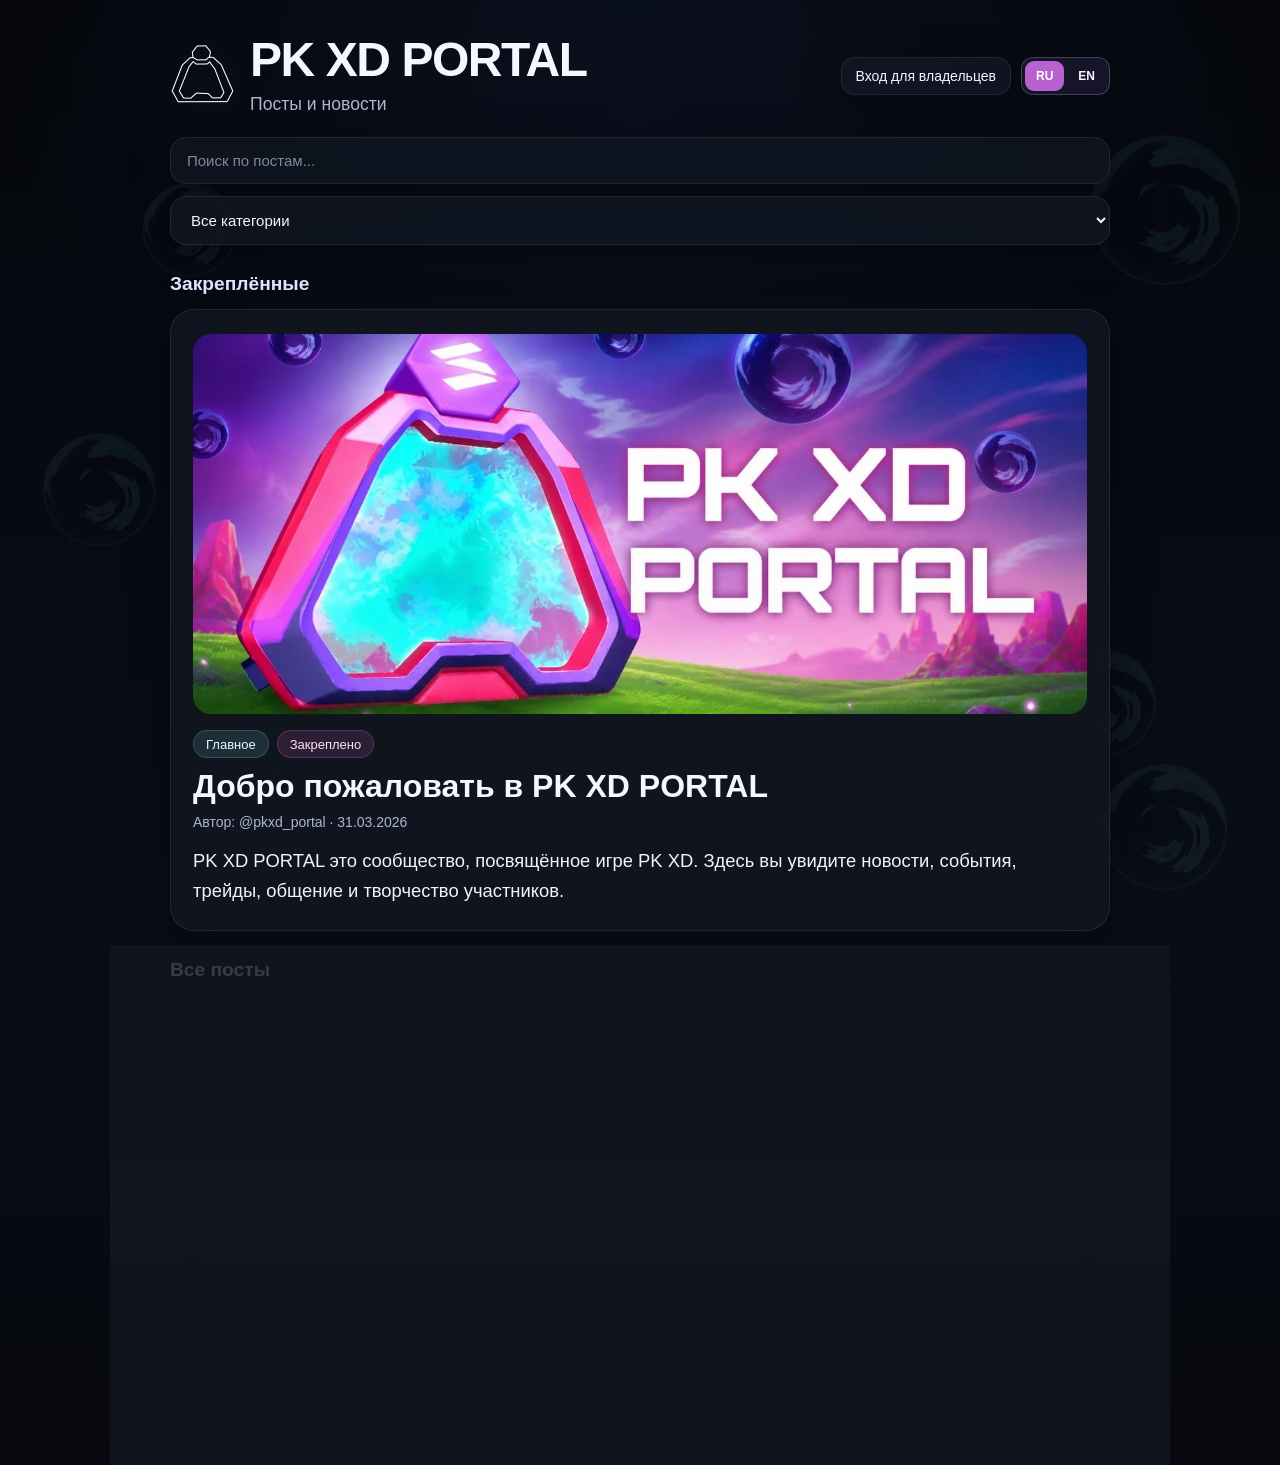
==== commit db546ec0: "Add RU EN selector, bilingual post cards and language persistence on homepage" ====
--- a/index.html
+++ b/index.html
@@ -14,6 +14,7 @@
   <meta property="og:image" content="https://pkxdportal.github.io/pkxdportal_studio/assets/portal-badge.png" />
 
   <link rel="stylesheet" href="style.css" />
+  <script src="portal-i18n.js"></script>
 </head>
 <body>
   <div class="page-bg"></div>
@@ -46,9 +47,9 @@
           <div>
             <span class="portal-hub-eyebrow">УПРАВЛЕНИЕ</span>
             <h2>Инструменты владельца</h2>
-            <p>Правила, сундуки и аватарки. Доступ по общему паролю.</p>
+            <p>Правила, сундуки, аватарки и публикации. Доступ по паролю.</p>
           </div>
-          <span class="portal-hub-counter">03 ИНСТРУМЕНТА</span>
+          <span class="portal-hub-counter">04 ИНСТРУМЕНТА</span>
         </div>
         <div class="portal-hub-grid">
           <a class="portal-hub-card hub-rules" href="studio-app.html#rules">
@@ -72,6 +73,13 @@
             <span class="portal-hub-copy"><strong>Редактор аватарок</strong><small>Фотографии, рамки, эффекты и текст.</small></span>
             <span class="portal-hub-cta">СОЗДАТЬ <span aria-hidden="true">↗</span></span>
           </a>
+          <a class="portal-hub-card hub-manage" href="posts-admin.html">
+            <span class="portal-hub-icon" aria-hidden="true">
+              <svg viewBox="0 0 24 24" fill="none" stroke="currentColor" stroke-width="1.7" stroke-linecap="round" stroke-linejoin="round"><path d="M4 5h16v14H4zM7 9h10M7 13h7M17 17l3-3"/></svg>
+            </span>
+            <span class="portal-hub-copy"><strong>Управление постами</strong><small>Новые публикации и изменение существующих.</small></span>
+            <span class="portal-hub-cta">РЕДАКТИРОВАТЬ <span aria-hidden="true">↗</span></span>
+          </a>
         </div>
       </nav>
 
@@ -241,13 +249,14 @@
     }
 
     function normalizePost(post) {
+      const localized = window.PKXDI18N?.postView(post) || post;
       return {
-        title: post?.title || "Без названия",
+        title: localized?.title || "Без названия",
         slug: post?.slug || "",
         date: post?.date || "",
         author: post?.author || DEFAULT_AUTHOR,
-        description: post?.description || "",
-        category: post?.category || "Общее",
+        description: localized?.description || "",
+        category: localized?.category || "Общее",
         pinned: Boolean(post?.pinned),
         image: post?.image || ""
       };
@@ -1083,6 +1092,13 @@
       if (event.key === PKXDEditorAccess.storageKey) updateEditorUI();
     });
     window.addEventListener("pageshow", updateEditorUI);
+    window.addEventListener("pkxd-language-change", () => {
+      fillCategories(allPosts); renderPosts();
+    });
+    window.addEventListener("pkxd-post-translations-ready", () => {
+      fillCategories(allPosts); renderPosts();
+    });
+    PKXDI18N.loadPostTranslations();
     loadPosts();
   </script>
 </body>
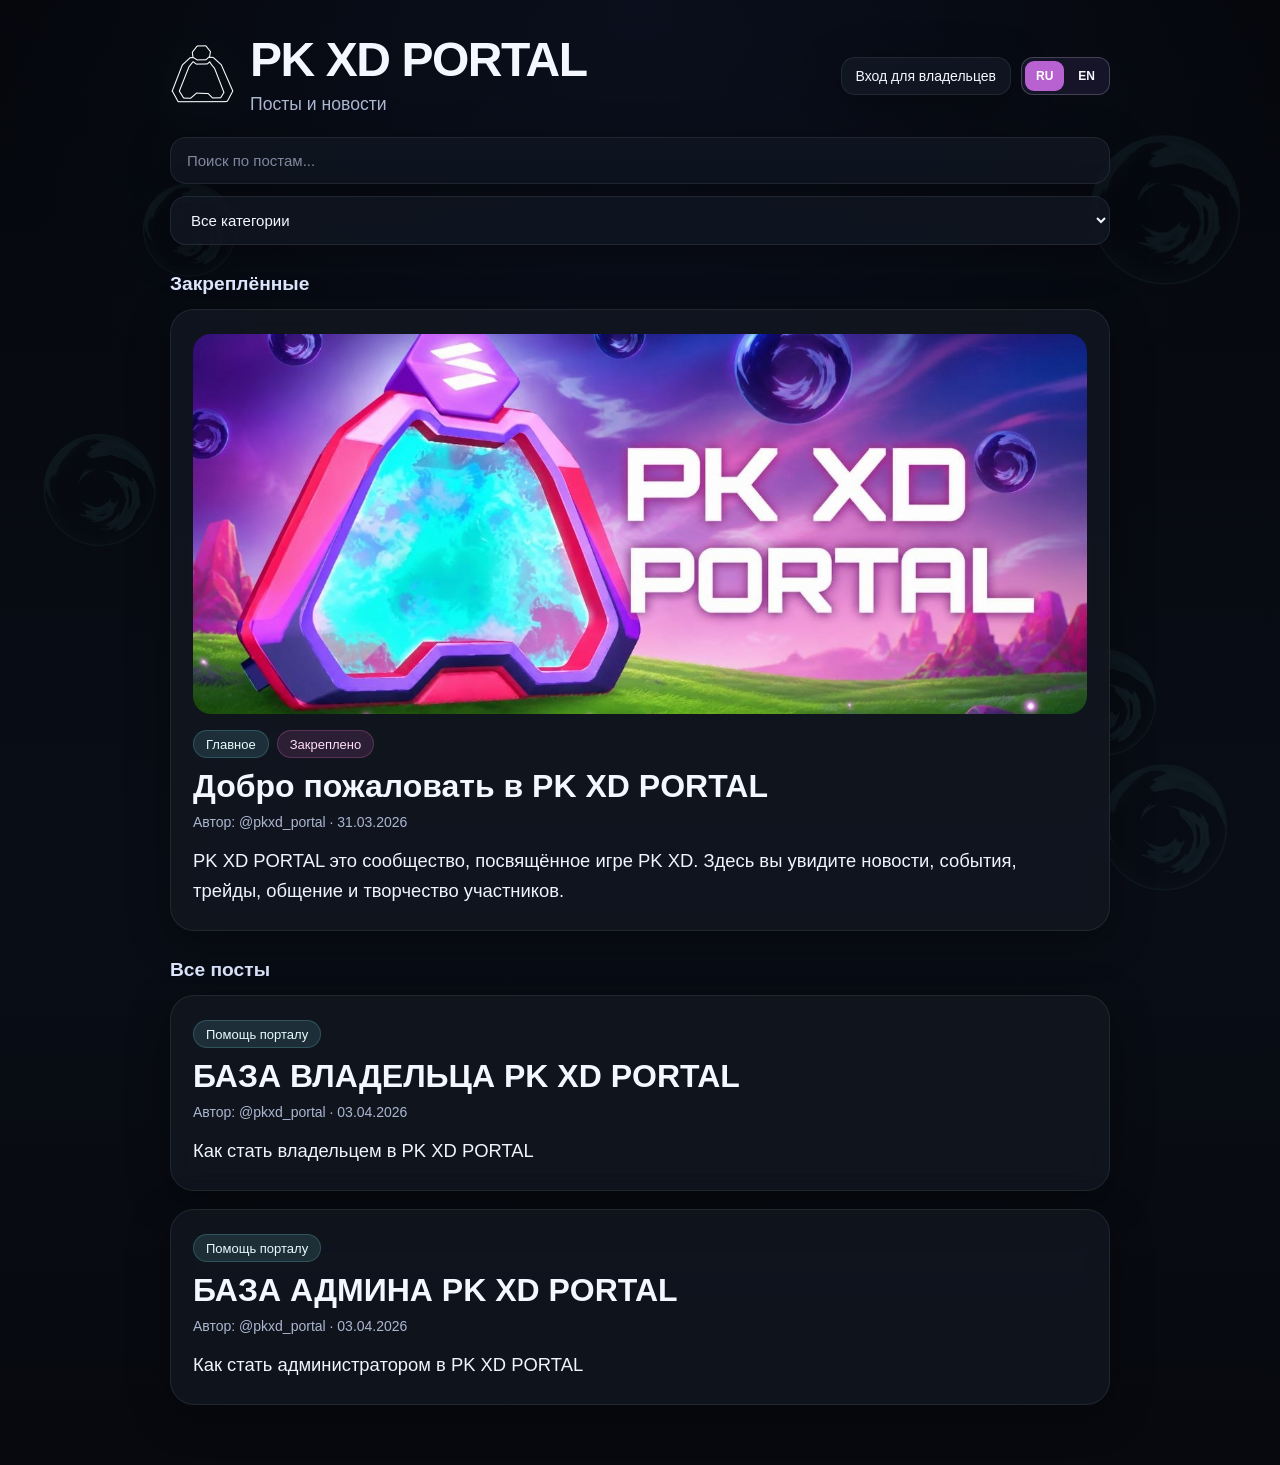
==== commit 5eb9424d: "Hide post management from owner navigation; retain published posts and drafts" ====
--- a/index.html
+++ b/index.html
@@ -47,9 +47,9 @@
           <div>
             <span class="portal-hub-eyebrow">УПРАВЛЕНИЕ</span>
             <h2>Инструменты владельца</h2>
-            <p>Правила, сундуки, аватарки и публикации. Доступ по паролю.</p>
+            <p>Правила, сундуки и аватарки. Доступ по паролю.</p>
           </div>
-          <span class="portal-hub-counter">04 ИНСТРУМЕНТА</span>
+          <span class="portal-hub-counter">03 ИНСТРУМЕНТА</span>
         </div>
         <div class="portal-hub-grid">
           <a class="portal-hub-card hub-rules" href="studio-app.html#rules">
@@ -73,13 +73,7 @@
             <span class="portal-hub-copy"><strong>Редактор аватарок</strong><small>Фотографии, рамки, эффекты и текст.</small></span>
             <span class="portal-hub-cta">СОЗДАТЬ <span aria-hidden="true">↗</span></span>
           </a>
-          <a class="portal-hub-card hub-manage" href="posts-admin.html">
-            <span class="portal-hub-icon" aria-hidden="true">
-              <svg viewBox="0 0 24 24" fill="none" stroke="currentColor" stroke-width="1.7" stroke-linecap="round" stroke-linejoin="round"><path d="M4 5h16v14H4zM7 9h10M7 13h7M17 17l3-3"/></svg>
-            </span>
-            <span class="portal-hub-copy"><strong>Управление постами</strong><small>Новые публикации и изменение существующих.</small></span>
-            <span class="portal-hub-cta">РЕДАКТИРОВАТЬ <span aria-hidden="true">↗</span></span>
-          </a>
+          
         </div>
       </nav>
 
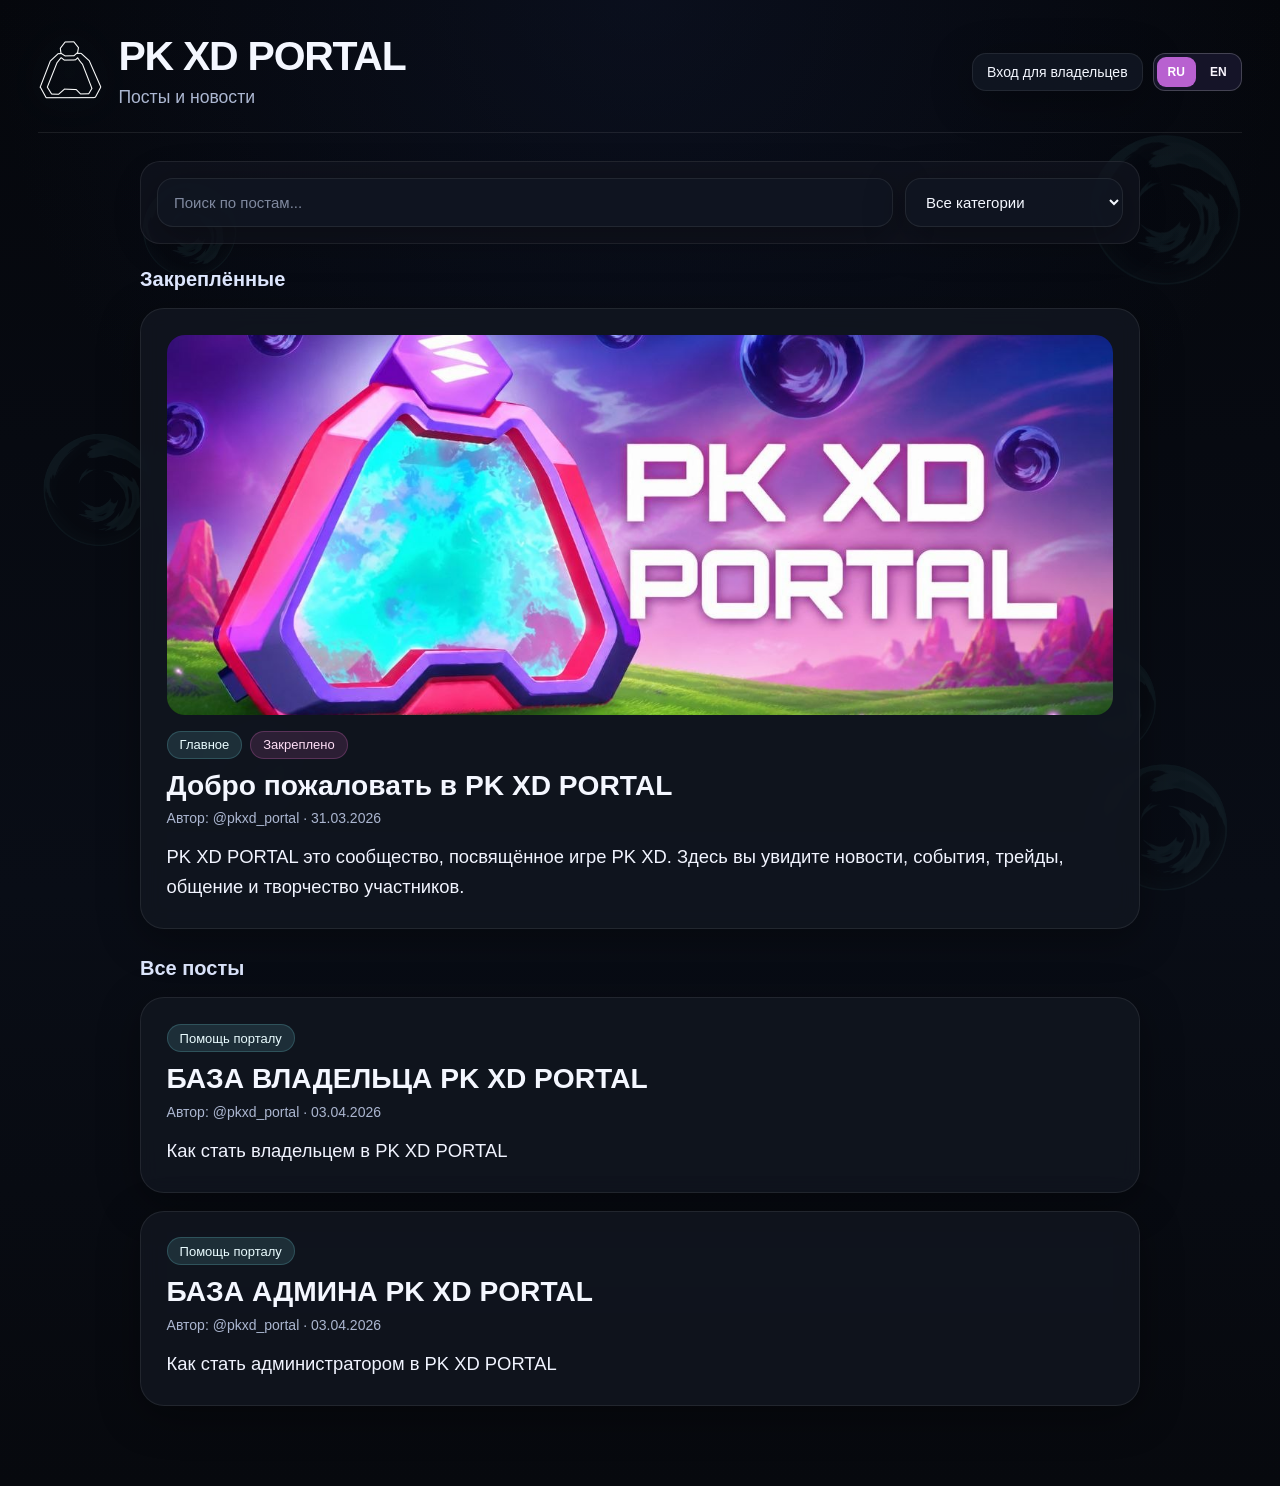
==== commit ff6783ac: "Redesign desktop home with vertical owner tools sidebar and mobile accordion" ====
--- a/index.html
+++ b/index.html
@@ -16,7 +16,7 @@
   <link rel="stylesheet" href="style.css" />
   <script src="portal-i18n.js"></script>
 </head>
-<body>
+<body class="portal-home">
   <div class="page-bg"></div>
 
   <div class="container">
@@ -42,7 +42,18 @@
       </div>
 
 
-      <nav class="portal-hub" aria-label="Инструменты владельца" hidden>
+    </header>
+
+    <div class="portal-layout">
+      <aside class="portal-sidebar" aria-label="Инструменты владельца">
+
+        <button id="mobileToolsToggle" type="button" class="mobile-tools-toggle" aria-expanded="false" aria-controls="portalHub" onclick="toggleMobileTools()">
+          <span class="mobile-tools-toggle-icon" aria-hidden="true">▦</span>
+          <span>Инструменты владельца</span>
+          <span class="mobile-tools-chevron" aria-hidden="true">⌄</span>
+        </button>
+
+      <nav id="portalHub" class="portal-hub" aria-label="Инструменты владельца" hidden>
         <div class="portal-hub-heading">
           <div>
             <span class="portal-hub-eyebrow">УПРАВЛЕНИЕ</span>
@@ -76,7 +87,9 @@
           
         </div>
       </nav>
-
+      </aside>
+
+      <div class="portal-feed">
       <div class="toolbar" id="posts">
         <input
           id="searchInput"
@@ -89,8 +102,6 @@
           <option value="all">Все категории</option>
         </select>
       </div>
-    </header>
-
     <main>
       <section id="pinnedSection" class="section hidden">
         <h2 class="section-title">Закреплённые</h2>
@@ -102,6 +113,9 @@
         <div id="postList" class="post-list"></div>
       </section>
     </main>
+      </div>
+    </div>
+
   </div>
 
   <div id="adminModal" class="modal-backdrop hidden">
@@ -393,9 +407,19 @@
       document.body.classList.toggle("editor-unlocked", allowed);
       const hub = document.querySelector(".portal-hub");
       hub.hidden = !allowed;
+      if (!allowed) {
+        document.body.classList.remove("mobile-tools-open");
+        document.getElementById("mobileToolsToggle").setAttribute("aria-expanded", "false");
+      }
       document.getElementById("editorAccessBtn").classList.toggle("hidden", allowed);
       document.getElementById("editorLogoutBtn").classList.toggle("hidden", !allowed);
       document.body.classList.remove("admin");
+    }
+
+    function toggleMobileTools() {
+      if (!window.PKXDEditorAccess.isUnlocked()) return;
+      const open = document.body.classList.toggle("mobile-tools-open");
+      document.getElementById("mobileToolsToggle").setAttribute("aria-expanded", String(open));
     }
 
     function openEditorLogin() {
--- a/style.css
+++ b/style.css
@@ -797,3 +797,241 @@
 .editor-auth-dialog .editor-auth-error { min-height:22px; margin:9px 0; color:#ff8ba1 }
 .editor-auth-actions { display:flex; gap:9px; justify-content:flex-end; flex-wrap:wrap }
 .editor-auth-submit { background:linear-gradient(120deg,#d866bd,#866bea); color:white; }
+
+
+/* PK XD PORTAL: two-column desktop home, compact mobile owner tools.
+   Only applies to the homepage, leaving individual posts and editors intact. */
+body.portal-home .container {
+  max-width: 1440px;
+  padding: 32px clamp(16px, 3vw, 48px) 80px;
+}
+body.portal-home .hero { margin: 0 0 28px; }
+body.portal-home .hero-top {
+  margin: 0;
+  padding: 4px 0 24px;
+  border-bottom: 1px solid rgba(255,255,255,.085);
+}
+body.portal-home .hero h1 {
+  font-size: clamp(2rem, 3.2vw, 2.9rem);
+}
+body.portal-home .portal-layout {
+  display: grid;
+  grid-template-columns: 288px minmax(0, 1fr);
+  align-items: start;
+  gap: clamp(20px, 3vw, 38px);
+}
+body.portal-home .portal-sidebar,
+body.portal-home .portal-feed { min-width: 0; }
+body.portal-home:not(.editor-unlocked) .portal-layout {
+  grid-template-columns: minmax(0, 1fr);
+  max-width: 1000px;
+  margin: 0 auto;
+}
+body.portal-home:not(.editor-unlocked) .portal-sidebar {
+  display: none;
+}
+body.portal-home .portal-hub {
+  position: sticky;
+  top: 22px;
+  margin: 0;
+  padding: 20px 14px 16px;
+  border-radius: 22px;
+  background: linear-gradient(165deg,rgba(43,24,59,.88),rgba(17,19,34,.93));
+  border: 1px solid rgba(255,155,227,.16);
+  box-shadow: 0 15px 40px rgba(0,0,0,.2);
+}
+body.portal-home .portal-hub-heading {
+  display: block;
+  margin-bottom: 18px;
+  padding: 2px 8px;
+}
+body.portal-home .portal-hub h2 {
+  font-size: 21px;
+  line-height: 1.15;
+  margin: 8px 0 8px;
+}
+body.portal-home .portal-hub-heading p {
+  font-size: 12px;
+  line-height: 1.5;
+}
+body.portal-home .portal-hub-counter { display: none; }
+body.portal-home .portal-hub-grid {
+  grid-template-columns: 1fr;
+  gap: 10px;
+}
+body.portal-home .portal-hub-card {
+  min-height: 96px;
+  padding: 14px 12px;
+  display: grid;
+  grid-template-columns: 42px minmax(0,1fr) 18px;
+  grid-template-rows: 1fr;
+  gap: 12px;
+  align-items: center;
+  border-radius: 16px;
+}
+body.portal-home .portal-hub-icon {
+  width: 42px;
+  height: 42px;
+  grid-column: 1;
+  grid-row: 1;
+  border-radius: 13px;
+}
+body.portal-home .portal-hub-icon svg {
+  width: 22px;
+  height: 22px;
+}
+body.portal-home .portal-hub-copy {
+  grid-column: 2;
+  grid-row: 1;
+  gap: 5px;
+}
+body.portal-home .portal-hub-copy strong {
+  font-size: 15px;
+  line-height: 1.2;
+  overflow-wrap: anywhere;
+}
+body.portal-home .portal-hub-copy small {
+  font-size: 11px;
+  line-height: 1.35;
+}
+body.portal-home .portal-hub-cta {
+  grid-column: 3;
+  grid-row: 1;
+  justify-content: flex-end;
+  width: auto;
+  font-size: 0;
+}
+body.portal-home .portal-hub-cta span {
+  font-size: 19px;
+}
+body.portal-home .portal-feed .toolbar {
+  gap: 12px;
+  margin-bottom: 24px;
+  padding: 16px;
+  background: rgba(18, 22, 32, .72);
+  border: 1px solid rgba(255,255,255,.08);
+  border-radius: 20px;
+}
+body.portal-home .portal-feed .search-input {
+  flex: 1 1 260px;
+}
+body.portal-home .portal-feed .filter-select {
+  width: auto;
+  flex: 0 1 218px;
+}
+body.portal-home .portal-feed .section:first-child {
+  margin-top: 0;
+}
+body.portal-home .portal-feed .section-title {
+  font-size: 1.25rem;
+  margin-bottom: 17px;
+}
+body.portal-home .portal-feed .post-card {
+  padding: clamp(18px, 2vw, 28px);
+}
+body.portal-home .portal-feed .post-card h3 {
+  font-size: clamp(1.45rem, 2.2vw, 2rem);
+}
+body.portal-home .mobile-tools-toggle {
+  display: none;
+}
+@media (max-width: 900px) {
+  body.portal-home .portal-layout {
+    grid-template-columns: 236px minmax(0,1fr);
+    gap: 16px;
+  }
+  body.portal-home .portal-hub {
+    padding: 15px 10px;
+  }
+  body.portal-home .portal-hub-card {
+    grid-template-columns: 36px minmax(0,1fr) 14px;
+    gap: 8px;
+    padding: 11px 8px;
+  }
+  body.portal-home .portal-hub-icon {
+    width: 36px;
+    height: 36px;
+  }
+}
+@media (max-width: 760px) {
+  body.portal-home .container { padding: 22px 14px 54px; }
+  body.portal-home .hero { margin-bottom: 18px; }
+  body.portal-home .hero-top {
+    padding-bottom: 18px;
+  }
+  body.portal-home .portal-layout,
+  body.portal-home:not(.editor-unlocked) .portal-layout {
+    display: flex;
+    flex-direction: column;
+    gap: 14px;
+    max-width: 100%;
+  }
+  body.portal-home .portal-sidebar,
+  body.portal-home .portal-feed { width: 100%; }
+  body.portal-home .portal-sidebar { display: none; }
+  body.portal-home.editor-unlocked .portal-sidebar { display: block; }
+  body.portal-home .mobile-tools-toggle {
+    display: flex;
+    width: 100%;
+    align-items: center;
+    gap: 12px;
+    padding: 15px 17px;
+    border: 1px solid rgba(255,155,227,.25);
+    border-radius: 16px;
+    background: linear-gradient(125deg,rgba(54,30,70,.94),rgba(22,21,41,.96));
+    color: #fff;
+    text-align: left;
+    font: 700 14px Inter,Arial,sans-serif;
+    cursor: pointer;
+  }
+  body.portal-home .mobile-tools-toggle-icon { color: #ff9bdd; font-size: 20px; }
+  body.portal-home .mobile-tools-chevron {
+    font-size: 21px;
+    margin-left: auto;
+    transition: transform .18s ease;
+  }
+  body.portal-home.mobile-tools-open .mobile-tools-chevron {
+    transform: rotate(180deg);
+  }
+  body.portal-home .portal-sidebar .portal-hub:not([hidden]) {
+    display: none !important;
+  }
+  body.portal-home.editor-unlocked.mobile-tools-open .portal-sidebar .portal-hub:not([hidden]) {
+    display: block !important;
+  }
+  body.portal-home .portal-hub {
+    position: static;
+    margin: 10px 0 0;
+  }
+  body.portal-home .portal-hub-card { min-height: 74px; }
+  body.portal-home .portal-feed .toolbar {
+    display: flex;
+    flex-direction: column;
+    gap: 10px;
+    padding: 12px;
+    margin-bottom: 20px;
+  }
+  body.portal-home .portal-feed .search-input,
+  body.portal-home .portal-feed .filter-select {
+    width: 100%;
+    flex: 0 1 auto;
+    min-width: 0;
+  }
+  body.portal-home .owner-actions {
+    flex-direction: row;
+    align-items: center;
+    gap: 8px;
+  }
+  body.portal-home .owner-actions .owner-btn {
+    width: auto;
+    flex: 1 1 180px;
+  }
+  body.portal-home .owner-actions #pkxd-language-control {
+    margin-left: auto;
+  }
+  body.portal-home .portal-feed .post-card { padding: 18px 16px; }
+  body.portal-home .portal-feed .post-card h3 { font-size: 1.5rem; }
+}
+@media (prefers-reduced-motion: reduce) {
+  body.portal-home .mobile-tools-chevron { transition: none; }
+}
--- a/style.css
+++ b/style.css
@@ -797,3 +797,241 @@
 .editor-auth-dialog .editor-auth-error { min-height:22px; margin:9px 0; color:#ff8ba1 }
 .editor-auth-actions { display:flex; gap:9px; justify-content:flex-end; flex-wrap:wrap }
 .editor-auth-submit { background:linear-gradient(120deg,#d866bd,#866bea); color:white; }
+
+
+/* PK XD PORTAL: two-column desktop home, compact mobile owner tools.
+   Only applies to the homepage, leaving individual posts and editors intact. */
+body.portal-home .container {
+  max-width: 1440px;
+  padding: 32px clamp(16px, 3vw, 48px) 80px;
+}
+body.portal-home .hero { margin: 0 0 28px; }
+body.portal-home .hero-top {
+  margin: 0;
+  padding: 4px 0 24px;
+  border-bottom: 1px solid rgba(255,255,255,.085);
+}
+body.portal-home .hero h1 {
+  font-size: clamp(2rem, 3.2vw, 2.9rem);
+}
+body.portal-home .portal-layout {
+  display: grid;
+  grid-template-columns: 288px minmax(0, 1fr);
+  align-items: start;
+  gap: clamp(20px, 3vw, 38px);
+}
+body.portal-home .portal-sidebar,
+body.portal-home .portal-feed { min-width: 0; }
+body.portal-home:not(.editor-unlocked) .portal-layout {
+  grid-template-columns: minmax(0, 1fr);
+  max-width: 1000px;
+  margin: 0 auto;
+}
+body.portal-home:not(.editor-unlocked) .portal-sidebar {
+  display: none;
+}
+body.portal-home .portal-hub {
+  position: sticky;
+  top: 22px;
+  margin: 0;
+  padding: 20px 14px 16px;
+  border-radius: 22px;
+  background: linear-gradient(165deg,rgba(43,24,59,.88),rgba(17,19,34,.93));
+  border: 1px solid rgba(255,155,227,.16);
+  box-shadow: 0 15px 40px rgba(0,0,0,.2);
+}
+body.portal-home .portal-hub-heading {
+  display: block;
+  margin-bottom: 18px;
+  padding: 2px 8px;
+}
+body.portal-home .portal-hub h2 {
+  font-size: 21px;
+  line-height: 1.15;
+  margin: 8px 0 8px;
+}
+body.portal-home .portal-hub-heading p {
+  font-size: 12px;
+  line-height: 1.5;
+}
+body.portal-home .portal-hub-counter { display: none; }
+body.portal-home .portal-hub-grid {
+  grid-template-columns: 1fr;
+  gap: 10px;
+}
+body.portal-home .portal-hub-card {
+  min-height: 96px;
+  padding: 14px 12px;
+  display: grid;
+  grid-template-columns: 42px minmax(0,1fr) 18px;
+  grid-template-rows: 1fr;
+  gap: 12px;
+  align-items: center;
+  border-radius: 16px;
+}
+body.portal-home .portal-hub-icon {
+  width: 42px;
+  height: 42px;
+  grid-column: 1;
+  grid-row: 1;
+  border-radius: 13px;
+}
+body.portal-home .portal-hub-icon svg {
+  width: 22px;
+  height: 22px;
+}
+body.portal-home .portal-hub-copy {
+  grid-column: 2;
+  grid-row: 1;
+  gap: 5px;
+}
+body.portal-home .portal-hub-copy strong {
+  font-size: 15px;
+  line-height: 1.2;
+  overflow-wrap: anywhere;
+}
+body.portal-home .portal-hub-copy small {
+  font-size: 11px;
+  line-height: 1.35;
+}
+body.portal-home .portal-hub-cta {
+  grid-column: 3;
+  grid-row: 1;
+  justify-content: flex-end;
+  width: auto;
+  font-size: 0;
+}
+body.portal-home .portal-hub-cta span {
+  font-size: 19px;
+}
+body.portal-home .portal-feed .toolbar {
+  gap: 12px;
+  margin-bottom: 24px;
+  padding: 16px;
+  background: rgba(18, 22, 32, .72);
+  border: 1px solid rgba(255,255,255,.08);
+  border-radius: 20px;
+}
+body.portal-home .portal-feed .search-input {
+  flex: 1 1 260px;
+}
+body.portal-home .portal-feed .filter-select {
+  width: auto;
+  flex: 0 1 218px;
+}
+body.portal-home .portal-feed .section:first-child {
+  margin-top: 0;
+}
+body.portal-home .portal-feed .section-title {
+  font-size: 1.25rem;
+  margin-bottom: 17px;
+}
+body.portal-home .portal-feed .post-card {
+  padding: clamp(18px, 2vw, 28px);
+}
+body.portal-home .portal-feed .post-card h3 {
+  font-size: clamp(1.45rem, 2.2vw, 2rem);
+}
+body.portal-home .mobile-tools-toggle {
+  display: none;
+}
+@media (max-width: 900px) {
+  body.portal-home .portal-layout {
+    grid-template-columns: 236px minmax(0,1fr);
+    gap: 16px;
+  }
+  body.portal-home .portal-hub {
+    padding: 15px 10px;
+  }
+  body.portal-home .portal-hub-card {
+    grid-template-columns: 36px minmax(0,1fr) 14px;
+    gap: 8px;
+    padding: 11px 8px;
+  }
+  body.portal-home .portal-hub-icon {
+    width: 36px;
+    height: 36px;
+  }
+}
+@media (max-width: 760px) {
+  body.portal-home .container { padding: 22px 14px 54px; }
+  body.portal-home .hero { margin-bottom: 18px; }
+  body.portal-home .hero-top {
+    padding-bottom: 18px;
+  }
+  body.portal-home .portal-layout,
+  body.portal-home:not(.editor-unlocked) .portal-layout {
+    display: flex;
+    flex-direction: column;
+    gap: 14px;
+    max-width: 100%;
+  }
+  body.portal-home .portal-sidebar,
+  body.portal-home .portal-feed { width: 100%; }
+  body.portal-home .portal-sidebar { display: none; }
+  body.portal-home.editor-unlocked .portal-sidebar { display: block; }
+  body.portal-home .mobile-tools-toggle {
+    display: flex;
+    width: 100%;
+    align-items: center;
+    gap: 12px;
+    padding: 15px 17px;
+    border: 1px solid rgba(255,155,227,.25);
+    border-radius: 16px;
+    background: linear-gradient(125deg,rgba(54,30,70,.94),rgba(22,21,41,.96));
+    color: #fff;
+    text-align: left;
+    font: 700 14px Inter,Arial,sans-serif;
+    cursor: pointer;
+  }
+  body.portal-home .mobile-tools-toggle-icon { color: #ff9bdd; font-size: 20px; }
+  body.portal-home .mobile-tools-chevron {
+    font-size: 21px;
+    margin-left: auto;
+    transition: transform .18s ease;
+  }
+  body.portal-home.mobile-tools-open .mobile-tools-chevron {
+    transform: rotate(180deg);
+  }
+  body.portal-home .portal-sidebar .portal-hub:not([hidden]) {
+    display: none !important;
+  }
+  body.portal-home.editor-unlocked.mobile-tools-open .portal-sidebar .portal-hub:not([hidden]) {
+    display: block !important;
+  }
+  body.portal-home .portal-hub {
+    position: static;
+    margin: 10px 0 0;
+  }
+  body.portal-home .portal-hub-card { min-height: 74px; }
+  body.portal-home .portal-feed .toolbar {
+    display: flex;
+    flex-direction: column;
+    gap: 10px;
+    padding: 12px;
+    margin-bottom: 20px;
+  }
+  body.portal-home .portal-feed .search-input,
+  body.portal-home .portal-feed .filter-select {
+    width: 100%;
+    flex: 0 1 auto;
+    min-width: 0;
+  }
+  body.portal-home .owner-actions {
+    flex-direction: row;
+    align-items: center;
+    gap: 8px;
+  }
+  body.portal-home .owner-actions .owner-btn {
+    width: auto;
+    flex: 1 1 180px;
+  }
+  body.portal-home .owner-actions #pkxd-language-control {
+    margin-left: auto;
+  }
+  body.portal-home .portal-feed .post-card { padding: 18px 16px; }
+  body.portal-home .portal-feed .post-card h3 { font-size: 1.5rem; }
+}
+@media (prefers-reduced-motion: reduce) {
+  body.portal-home .mobile-tools-chevron { transition: none; }
+}
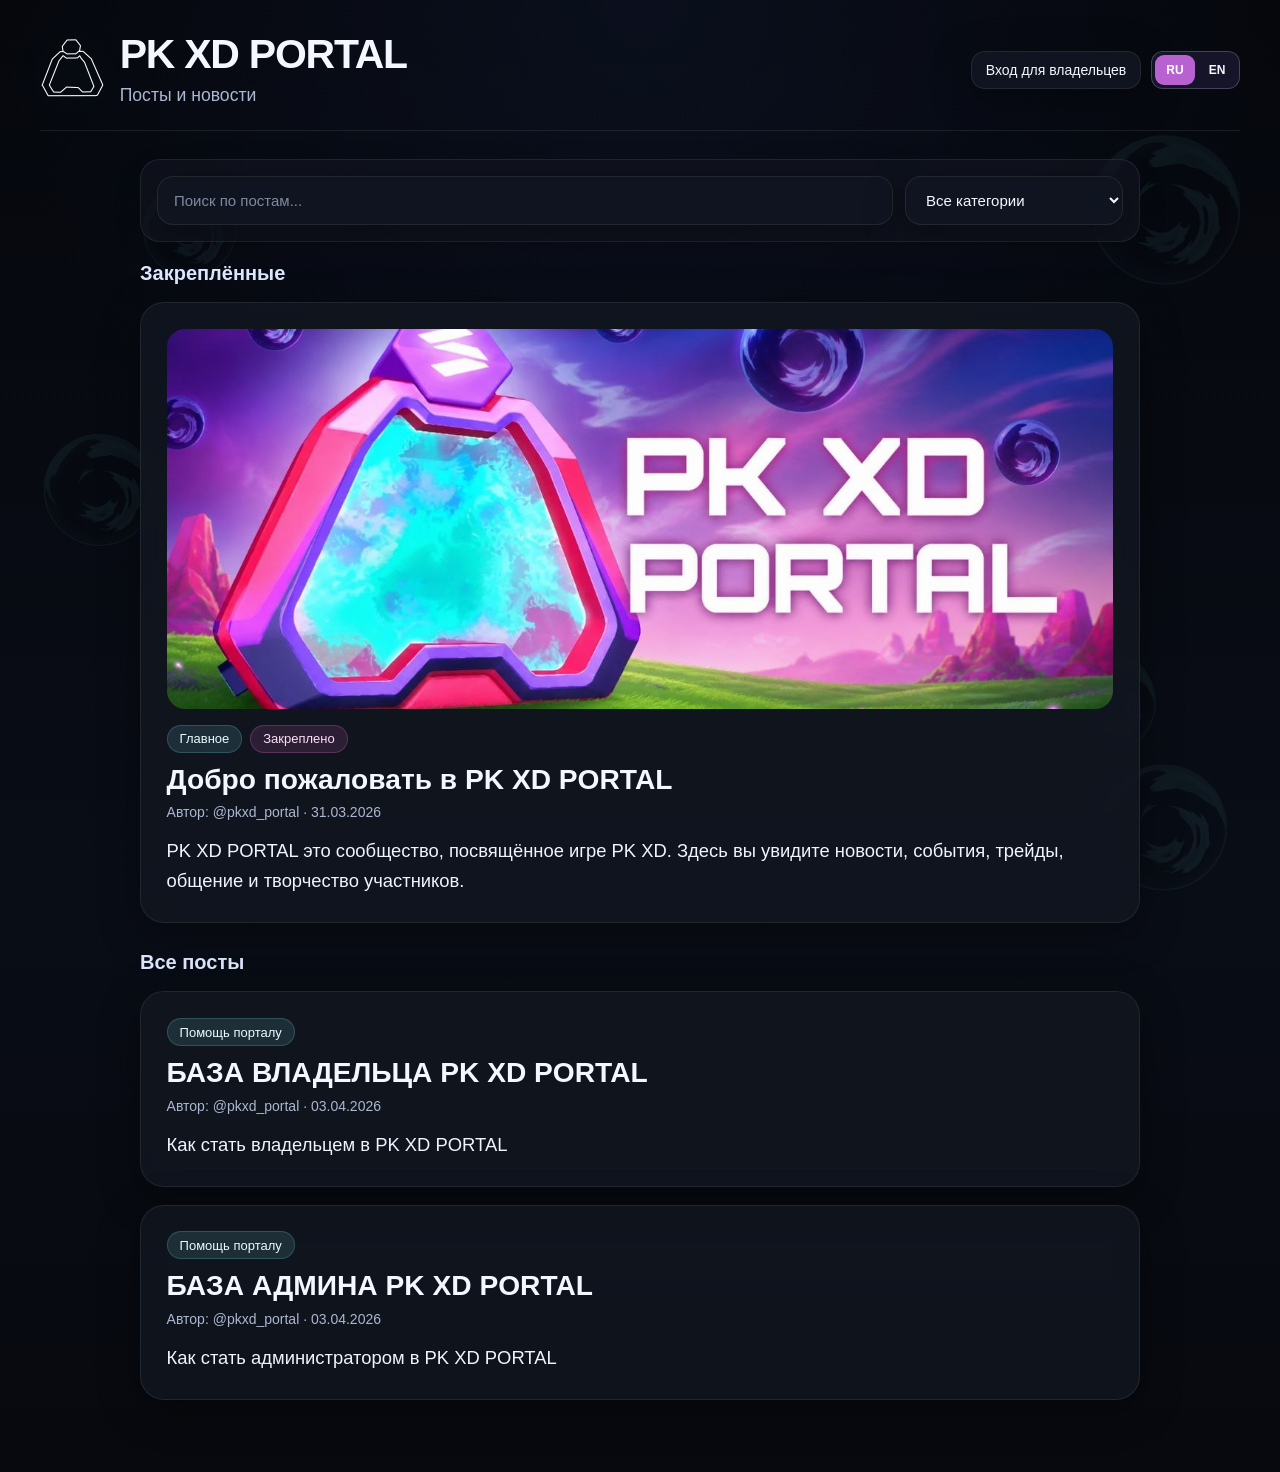
==== commit 8dc4cf31: "Fix desktop layout and cache, order owner tools avatars rules chests" ====
--- a/index.html
+++ b/index.html
@@ -13,8 +13,105 @@
   <meta property="og:url" content="https://pkxdportal.github.io/pkxdportal_studio/" />
   <meta property="og:image" content="https://pkxdportal.github.io/pkxdportal_studio/assets/portal-badge.png" />
 
-  <link rel="stylesheet" href="style.css" />
-  <script src="portal-i18n.js"></script>
+  <link rel="stylesheet" href="style.css?v=20261101-sidebar-v3" />
+  <script src="portal-i18n.js?v=20261101-sidebar-v3"></script>
+<style id="pkxd-home-layout-v3">
+
+/* Home v3: wide desktop split. Sidebar left, post feed right. */
+@media (min-width: 761px) {
+  body.portal-home .container{
+    max-width: 1560px !important;
+    width: 100%;
+    padding: 30px clamp(20px, 3.1vw, 58px) 72px !important;
+  }
+  body.portal-home.editor-unlocked .portal-layout{
+    display: grid !important;
+    width: 100%;
+    max-width: none !important;
+    grid-template-columns: clamp(240px, 19vw, 286px) minmax(0, 1fr) !important;
+    align-items: start !important;
+    gap: clamp(20px, 2.5vw, 36px) !important;
+  }
+  body.portal-home.editor-unlocked .portal-sidebar{
+    display: block !important;
+    min-width: 0 !important;
+    width: auto !important;
+    position: sticky !important;
+    top: 18px;
+  }
+  body.portal-home .portal-sidebar .mobile-tools-toggle {
+    display: none !important;
+  }
+  body.portal-home .portal-sidebar .portal-hub:not([hidden]){
+    display: block !important;
+    position: static !important;
+    width: 100% !important;
+    margin: 0 !important;
+    padding: 18px 12px !important;
+    border-radius: 22px !important;
+  }
+  body.portal-home .portal-hub-heading{
+    display: block !important;
+    margin: 0 0 16px !important;
+    padding: 0 7px !important;
+  }
+  body.portal-home .portal-hub h2{font-size:19px !important;margin:7px 0 7px !important;}
+  body.portal-home .portal-hub-heading p{font-size:12px !important;}
+  body.portal-home .portal-hub-counter{display:none !important;}
+  body.portal-home .portal-hub-grid {
+    display: flex !important;
+    flex-direction: column !important;
+    grid-template-columns: none !important;
+    gap: 9px !important;
+  }
+  body.portal-home .portal-hub-card{
+    display:grid !important;
+    grid-template-columns: 39px minmax(0,1fr) 13px !important;
+    grid-template-rows: 1fr !important;
+    width:100% !important;
+    min-height:86px !important;
+    padding:13px 11px !important;
+    gap:10px !important;
+    align-items:center !important;
+    border-radius:15px !important;
+  }
+  body.portal-home .portal-hub-card .portal-hub-icon{
+    grid-column:1 !important;grid-row:1 !important;
+    width:39px !important;height:39px !important;
+  }
+  body.portal-home .portal-hub-card .portal-hub-copy{
+    grid-column:2 !important;grid-row:1 !important;gap:5px !important;
+  }
+  body.portal-home .portal-hub-card .portal-hub-copy strong{font-size:14px !important;line-height:1.15 !important;}
+  body.portal-home .portal-hub-card .portal-hub-copy small{font-size:11px !important;line-height:1.3 !important;}
+  body.portal-home .portal-hub-card .portal-hub-cta{
+    grid-column:3 !important;grid-row:1 !important;
+    width:auto !important;font-size:0 !important;
+    justify-content:center !important;
+  }
+  body.portal-home .portal-hub-card .portal-hub-cta span{font-size:16px !important;}
+  body.portal-home.editor-unlocked .portal-feed{
+    min-width: 0 !important;
+    width:100% !important;
+    align-self:start !important;
+  }
+  body.portal-home .portal-feed .toolbar{
+    margin-top:0 !important;
+    margin-bottom:20px !important;
+  }
+}
+@media (max-width: 760px) {
+  body.portal-home .container{width:100% !important;max-width:none !important;}
+  body.portal-home .portal-layout{display:flex !important;flex-direction:column !important;gap:14px !important;}
+  body.portal-home.editor-unlocked .portal-sidebar{display:block !important;width:100% !important;}
+  body.portal-home .mobile-tools-toggle{display:flex !important;width:100% !important;}
+  body.portal-home .portal-sidebar .portal-hub:not([hidden]){display:none !important;}
+  body.portal-home.editor-unlocked.mobile-tools-open .portal-sidebar .portal-hub:not([hidden]){display:block !important;}
+  body.portal-home .portal-hub-grid{grid-template-columns:1fr !important;}
+  body.portal-home .portal-feed{width:100% !important;min-width:0 !important;}
+}
+</style>
+
 </head>
 <body class="portal-home">
   <div class="page-bg"></div>
@@ -63,20 +160,6 @@
           <span class="portal-hub-counter">03 ИНСТРУМЕНТА</span>
         </div>
         <div class="portal-hub-grid">
-          <a class="portal-hub-card hub-rules" href="studio-app.html#rules">
-            <span class="portal-hub-icon" aria-hidden="true">
-              <svg viewBox="0 0 24 24" fill="none" stroke="currentColor" stroke-width="1.7" stroke-linecap="round" stroke-linejoin="round"><path d="M12 3 5 6v5c0 4.7 2.8 8.2 7 10 4.2-1.8 7-5.3 7-10V6l-7-3Z"/><path d="m9 12 2 2 4-4"/></svg>
-            </span>
-            <span class="portal-hub-copy"><strong>Студия правил</strong><small>Меняй карточки правил и сохраняй изображения.</small></span>
-            <span class="portal-hub-cta">ОТКРЫТЬ <span aria-hidden="true">↗</span></span>
-          </a>
-          <a class="portal-hub-card hub-chests" href="studio-app.html#chests">
-            <span class="portal-hub-icon" aria-hidden="true">
-              <svg viewBox="0 0 24 24" fill="none" stroke="currentColor" stroke-width="1.7" stroke-linecap="round" stroke-linejoin="round"><path d="M4 9h16v11H4zM3 5h18v4H3zM9 9v3h6V9M12 12v8"/></svg>
-            </span>
-            <span class="portal-hub-copy"><strong>Конструктор сундуков</strong><small>Собирай шаблоны и серии карточек с фото.</small></span>
-            <span class="portal-hub-cta">СОЗДАТЬ <span aria-hidden="true">↗</span></span>
-          </a>
           <a class="portal-hub-card hub-avatars" href="studio-app.html#avatars">
             <span class="portal-hub-icon" aria-hidden="true">
               <svg viewBox="0 0 24 24" fill="none" stroke="currentColor" stroke-width="1.7" stroke-linecap="round" stroke-linejoin="round"><circle cx="12" cy="9" r="3.2"/><path d="M5.5 20c.8-4 3-6 6.5-6s5.7 2 6.5 6M18.5 3.5v3M17 5h3"/></svg>
@@ -84,7 +167,20 @@
             <span class="portal-hub-copy"><strong>Редактор аватарок</strong><small>Фотографии, рамки, эффекты и текст.</small></span>
             <span class="portal-hub-cta">СОЗДАТЬ <span aria-hidden="true">↗</span></span>
           </a>
-          
+          <a class="portal-hub-card hub-rules" href="studio-app.html#rules">
+            <span class="portal-hub-icon" aria-hidden="true">
+              <svg viewBox="0 0 24 24" fill="none" stroke="currentColor" stroke-width="1.7" stroke-linecap="round" stroke-linejoin="round"><path d="M12 3 5 6v5c0 4.7 2.8 8.2 7 10 4.2-1.8 7-5.3 7-10V6l-7-3Z"/><path d="m9 12 2 2 4-4"/></svg>
+            </span>
+            <span class="portal-hub-copy"><strong>Редактор правил</strong><small>Меняй карточки правил и сохраняй изображения.</small></span>
+            <span class="portal-hub-cta">ОТКРЫТЬ <span aria-hidden="true">↗</span></span>
+          </a>
+          <a class="portal-hub-card hub-chests" href="studio-app.html#chests">
+            <span class="portal-hub-icon" aria-hidden="true">
+              <svg viewBox="0 0 24 24" fill="none" stroke="currentColor" stroke-width="1.7" stroke-linecap="round" stroke-linejoin="round"><path d="M4 9h16v11H4zM3 5h18v4H3zM9 9v3h6V9M12 12v8"/></svg>
+            </span>
+            <span class="portal-hub-copy"><strong>Редактор сундуков</strong><small>Собирай шаблоны и серии карточек с фото.</small></span>
+            <span class="portal-hub-cta">СОЗДАТЬ <span aria-hidden="true">↗</span></span>
+          </a>
         </div>
       </nav>
       </aside>
@@ -456,7 +552,13 @@
         }
         closeEditorLogin();
         updateEditorUI();
-        document.querySelector(".portal-hub").scrollIntoView({behavior:"smooth",block:"start"});
+        if (window.matchMedia("(max-width: 760px)").matches) {
+          document.body.classList.add("mobile-tools-open");
+          document.getElementById("mobileToolsToggle").setAttribute("aria-expanded", "true");
+          document.getElementById("mobileToolsToggle").scrollIntoView({behavior:"smooth",block:"start"});
+        } else {
+          document.querySelector(".portal-hub").scrollIntoView({behavior:"smooth",block:"start"});
+        }
       } catch (e) {
         error.textContent = "Ошибка входа. Обнови страницу.";
         console.error(e);
--- a/style.css
+++ b/style.css
@@ -1035,3 +1035,105 @@
 @media (prefers-reduced-motion: reduce) {
   body.portal-home .mobile-tools-chevron { transition: none; }
 }
+
+/* Keep the desktop tool rail available while scrolling through posts. */
+@media (min-width: 761px) {
+  body.portal-home.editor-unlocked .portal-sidebar { position: sticky; top: 22px; }
+  body.portal-home .portal-hub { position: static; }
+}
+
+
+
+/* Home v3: wide desktop split. Sidebar left, post feed right. */
+@media (min-width: 761px) {
+  body.portal-home .container{
+    max-width: 1560px !important;
+    width: 100%;
+    padding: 30px clamp(20px, 3.1vw, 58px) 72px !important;
+  }
+  body.portal-home.editor-unlocked .portal-layout{
+    display: grid !important;
+    width: 100%;
+    max-width: none !important;
+    grid-template-columns: clamp(240px, 19vw, 286px) minmax(0, 1fr) !important;
+    align-items: start !important;
+    gap: clamp(20px, 2.5vw, 36px) !important;
+  }
+  body.portal-home.editor-unlocked .portal-sidebar{
+    display: block !important;
+    min-width: 0 !important;
+    width: auto !important;
+    position: sticky !important;
+    top: 18px;
+  }
+  body.portal-home .portal-sidebar .mobile-tools-toggle {
+    display: none !important;
+  }
+  body.portal-home .portal-sidebar .portal-hub:not([hidden]){
+    display: block !important;
+    position: static !important;
+    width: 100% !important;
+    margin: 0 !important;
+    padding: 18px 12px !important;
+    border-radius: 22px !important;
+  }
+  body.portal-home .portal-hub-heading{
+    display: block !important;
+    margin: 0 0 16px !important;
+    padding: 0 7px !important;
+  }
+  body.portal-home .portal-hub h2{font-size:19px !important;margin:7px 0 7px !important;}
+  body.portal-home .portal-hub-heading p{font-size:12px !important;}
+  body.portal-home .portal-hub-counter{display:none !important;}
+  body.portal-home .portal-hub-grid {
+    display: flex !important;
+    flex-direction: column !important;
+    grid-template-columns: none !important;
+    gap: 9px !important;
+  }
+  body.portal-home .portal-hub-card{
+    display:grid !important;
+    grid-template-columns: 39px minmax(0,1fr) 13px !important;
+    grid-template-rows: 1fr !important;
+    width:100% !important;
+    min-height:86px !important;
+    padding:13px 11px !important;
+    gap:10px !important;
+    align-items:center !important;
+    border-radius:15px !important;
+  }
+  body.portal-home .portal-hub-card .portal-hub-icon{
+    grid-column:1 !important;grid-row:1 !important;
+    width:39px !important;height:39px !important;
+  }
+  body.portal-home .portal-hub-card .portal-hub-copy{
+    grid-column:2 !important;grid-row:1 !important;gap:5px !important;
+  }
+  body.portal-home .portal-hub-card .portal-hub-copy strong{font-size:14px !important;line-height:1.15 !important;}
+  body.portal-home .portal-hub-card .portal-hub-copy small{font-size:11px !important;line-height:1.3 !important;}
+  body.portal-home .portal-hub-card .portal-hub-cta{
+    grid-column:3 !important;grid-row:1 !important;
+    width:auto !important;font-size:0 !important;
+    justify-content:center !important;
+  }
+  body.portal-home .portal-hub-card .portal-hub-cta span{font-size:16px !important;}
+  body.portal-home.editor-unlocked .portal-feed{
+    min-width: 0 !important;
+    width:100% !important;
+    align-self:start !important;
+  }
+  body.portal-home .portal-feed .toolbar{
+    margin-top:0 !important;
+    margin-bottom:20px !important;
+  }
+}
+@media (max-width: 760px) {
+  body.portal-home .container{width:100% !important;max-width:none !important;}
+  body.portal-home .portal-layout{display:flex !important;flex-direction:column !important;gap:14px !important;}
+  body.portal-home.editor-unlocked .portal-sidebar{display:block !important;width:100% !important;}
+  body.portal-home .mobile-tools-toggle{display:flex !important;width:100% !important;}
+  body.portal-home .portal-sidebar .portal-hub:not([hidden]){display:none !important;}
+  body.portal-home.editor-unlocked.mobile-tools-open .portal-sidebar .portal-hub:not([hidden]){display:block !important;}
+  body.portal-home .portal-hub-grid{grid-template-columns:1fr !important;}
+  body.portal-home .portal-feed{width:100% !important;min-width:0 !important;}
+}
--- a/style.css
+++ b/style.css
@@ -1035,3 +1035,105 @@
 @media (prefers-reduced-motion: reduce) {
   body.portal-home .mobile-tools-chevron { transition: none; }
 }
+
+/* Keep the desktop tool rail available while scrolling through posts. */
+@media (min-width: 761px) {
+  body.portal-home.editor-unlocked .portal-sidebar { position: sticky; top: 22px; }
+  body.portal-home .portal-hub { position: static; }
+}
+
+
+
+/* Home v3: wide desktop split. Sidebar left, post feed right. */
+@media (min-width: 761px) {
+  body.portal-home .container{
+    max-width: 1560px !important;
+    width: 100%;
+    padding: 30px clamp(20px, 3.1vw, 58px) 72px !important;
+  }
+  body.portal-home.editor-unlocked .portal-layout{
+    display: grid !important;
+    width: 100%;
+    max-width: none !important;
+    grid-template-columns: clamp(240px, 19vw, 286px) minmax(0, 1fr) !important;
+    align-items: start !important;
+    gap: clamp(20px, 2.5vw, 36px) !important;
+  }
+  body.portal-home.editor-unlocked .portal-sidebar{
+    display: block !important;
+    min-width: 0 !important;
+    width: auto !important;
+    position: sticky !important;
+    top: 18px;
+  }
+  body.portal-home .portal-sidebar .mobile-tools-toggle {
+    display: none !important;
+  }
+  body.portal-home .portal-sidebar .portal-hub:not([hidden]){
+    display: block !important;
+    position: static !important;
+    width: 100% !important;
+    margin: 0 !important;
+    padding: 18px 12px !important;
+    border-radius: 22px !important;
+  }
+  body.portal-home .portal-hub-heading{
+    display: block !important;
+    margin: 0 0 16px !important;
+    padding: 0 7px !important;
+  }
+  body.portal-home .portal-hub h2{font-size:19px !important;margin:7px 0 7px !important;}
+  body.portal-home .portal-hub-heading p{font-size:12px !important;}
+  body.portal-home .portal-hub-counter{display:none !important;}
+  body.portal-home .portal-hub-grid {
+    display: flex !important;
+    flex-direction: column !important;
+    grid-template-columns: none !important;
+    gap: 9px !important;
+  }
+  body.portal-home .portal-hub-card{
+    display:grid !important;
+    grid-template-columns: 39px minmax(0,1fr) 13px !important;
+    grid-template-rows: 1fr !important;
+    width:100% !important;
+    min-height:86px !important;
+    padding:13px 11px !important;
+    gap:10px !important;
+    align-items:center !important;
+    border-radius:15px !important;
+  }
+  body.portal-home .portal-hub-card .portal-hub-icon{
+    grid-column:1 !important;grid-row:1 !important;
+    width:39px !important;height:39px !important;
+  }
+  body.portal-home .portal-hub-card .portal-hub-copy{
+    grid-column:2 !important;grid-row:1 !important;gap:5px !important;
+  }
+  body.portal-home .portal-hub-card .portal-hub-copy strong{font-size:14px !important;line-height:1.15 !important;}
+  body.portal-home .portal-hub-card .portal-hub-copy small{font-size:11px !important;line-height:1.3 !important;}
+  body.portal-home .portal-hub-card .portal-hub-cta{
+    grid-column:3 !important;grid-row:1 !important;
+    width:auto !important;font-size:0 !important;
+    justify-content:center !important;
+  }
+  body.portal-home .portal-hub-card .portal-hub-cta span{font-size:16px !important;}
+  body.portal-home.editor-unlocked .portal-feed{
+    min-width: 0 !important;
+    width:100% !important;
+    align-self:start !important;
+  }
+  body.portal-home .portal-feed .toolbar{
+    margin-top:0 !important;
+    margin-bottom:20px !important;
+  }
+}
+@media (max-width: 760px) {
+  body.portal-home .container{width:100% !important;max-width:none !important;}
+  body.portal-home .portal-layout{display:flex !important;flex-direction:column !important;gap:14px !important;}
+  body.portal-home.editor-unlocked .portal-sidebar{display:block !important;width:100% !important;}
+  body.portal-home .mobile-tools-toggle{display:flex !important;width:100% !important;}
+  body.portal-home .portal-sidebar .portal-hub:not([hidden]){display:none !important;}
+  body.portal-home.editor-unlocked.mobile-tools-open .portal-sidebar .portal-hub:not([hidden]){display:block !important;}
+  body.portal-home .portal-hub-grid{grid-template-columns:1fr !important;}
+  body.portal-home .portal-feed{width:100% !important;min-width:0 !important;}
+}
